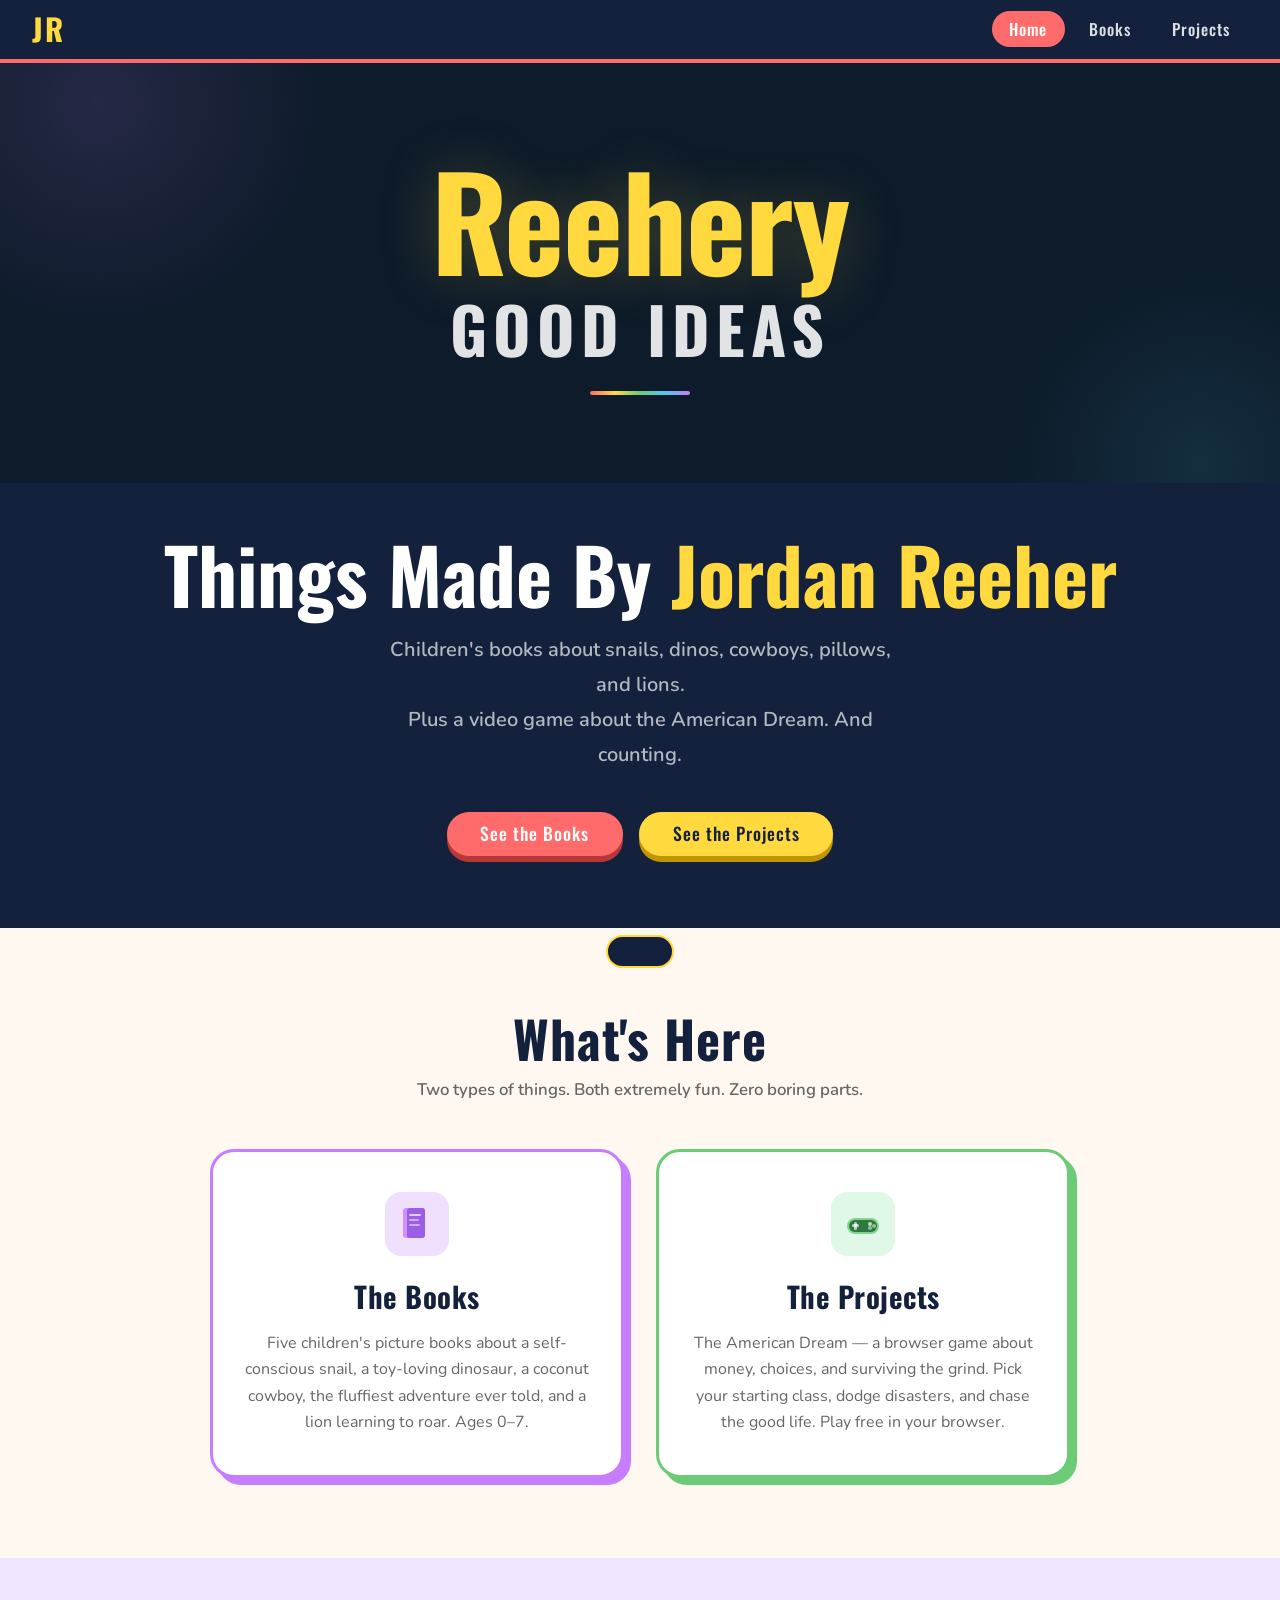
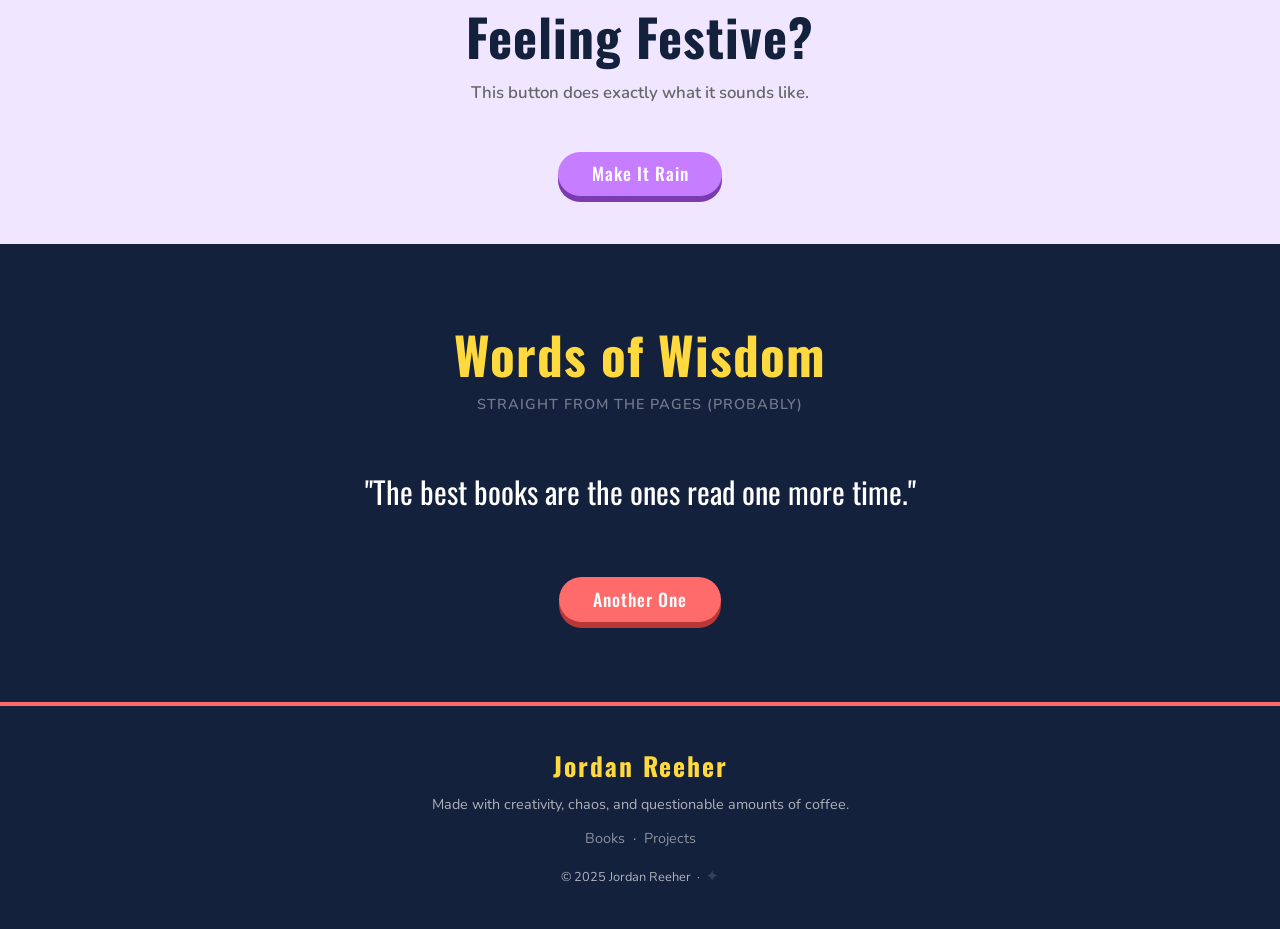
==== index.html @ 35a4da45 "Initial commit — Jordan Reeher personal website Books, Projects, platformer easter eggs, and Screen " ====
<!DOCTYPE html>
<html lang="en">
<head>
  <meta charset="UTF-8">
  <meta name="viewport" content="width=device-width, initial-scale=1.0">
  <title>Jordan Reeher — Books &amp; Projects</title>
  <meta name="description" content="Children's books and games made by Jordan Reeher. Snails, dinos, cowboys, pillows, and the American Dream.">
  <link rel="stylesheet" href="style.css">
  <link rel="icon" href="data:image/svg+xml,<svg xmlns='http://www.w3.org/2000/svg' viewBox='0 0 100 100'><rect width='100' height='100' rx='20' fill='%2314213D'/><text y='.85em' font-size='55' font-family='sans-serif' font-weight='bold' fill='%23FFD93D' x='8'>JR</text></svg>">
</head>
<body>

  <!-- ===== NAVIGATION ===== -->
  <nav>
    <a href="index.html" class="nav-logo" id="nav-logo" title="Try clicking me a bunch">JR</a>
    <div class="hamburger" id="hamburger" aria-label="Menu">
      <span></span><span></span><span></span>
    </div>
    <ul class="nav-links" id="nav-links">
      <li><a href="index.html" class="active">Home</a></li>
      <li><a href="books.html">Books</a></li>
      <li><a href="projects.html">Projects</a></li>
    </ul>
  </nav>

  <!-- ===== SITE HERO ===== -->
  <section class="site-hero">
    <div class="site-hero-inner">
      <h1 class="site-hero-title">
        <span class="hero-line-1">Reehery</span>
        <span class="hero-line-2">Good Ideas</span>
      </h1>
      <div class="site-hero-rule"></div>
    </div>
  </section>

  <!-- ===== HERO TEXT ===== -->
  <section class="hero-text">
    <h1>Things Made By <span class="highlight">Jordan Reeher</span></h1>
    <p>
      Children's books about snails, dinos, cowboys, pillows, and lions.<br>
      Plus a video game about the American Dream. And counting.
    </p>
    <div class="hero-cta">
      <a href="books.html" class="btn btn-coral">See the Books</a>
      <a href="projects.html" class="btn btn-yellow">See the Projects</a>
    </div>
  </section>

  <!-- ===== WHAT'S HERE ===== -->
  <section style="background: var(--cream);">
    <div class="container">
      <h2 class="section-title">What's Here</h2>
      <p class="section-subtitle">Two types of things. Both extremely fun. Zero boring parts.</p>

      <div class="featured-grid">
        <a href="books.html" class="featured-card books fade-up">
          <div class="featured-card-icon">
            <!-- Book icon (CSS/SVG) -->
            <svg width="40" height="40" viewBox="0 0 40 40" fill="none" xmlns="http://www.w3.org/2000/svg">
              <rect x="6" y="4" width="22" height="30" rx="3" fill="#C77DFF" opacity="0.8"/>
              <rect x="10" y="4" width="18" height="30" rx="3" fill="#9B5DE5"/>
              <rect x="12" y="10" width="12" height="2" rx="1" fill="white" opacity="0.7"/>
              <rect x="12" y="15" width="10" height="2" rx="1" fill="white" opacity="0.5"/>
              <rect x="12" y="20" width="11" height="2" rx="1" fill="white" opacity="0.5"/>
            </svg>
          </div>
          <h3>The Books</h3>
          <p>Five children's picture books about a self-conscious snail, a toy-loving dinosaur, a coconut cowboy, the fluffiest adventure ever told, and a lion learning to roar. Ages 0–7.</p>
        </a>
        <a href="projects.html" class="featured-card games fade-up">
          <div class="featured-card-icon">
            <!-- Controller icon (CSS/SVG) -->
            <svg width="40" height="40" viewBox="0 0 40 40" fill="none" xmlns="http://www.w3.org/2000/svg">
              <rect x="4" y="14" width="32" height="16" rx="8" fill="#6BCB77" opacity="0.8"/>
              <rect x="6" y="16" width="28" height="12" rx="6" fill="#2D7A40"/>
              <rect x="11" y="18" width="3" height="8" rx="1.5" fill="white" opacity="0.7"/>
              <rect x="9" y="20" width="7" height="3" rx="1.5" fill="white" opacity="0.7"/>
              <circle cx="27" cy="20" r="2" fill="white" opacity="0.7"/>
              <circle cx="31" cy="22" r="2" fill="white" opacity="0.5"/>
              <circle cx="27" cy="24" r="2" fill="white" opacity="0.5"/>
            </svg>
          </div>
          <h3>The Projects</h3>
          <p>The American Dream — a browser game about money, choices, and surviving the grind. Pick your starting class, dodge disasters, and chase the good life. Play free in your browser.</p>
        </a>
      </div>
    </div>
  </section>

  <!-- ===== MAKE IT RAIN ===== -->
  <section style="background: #f0e6ff; text-align: center; padding: 3rem 2rem;">
    <h2 class="section-title" style="margin-bottom: 0.8rem;">Feeling Festive?</h2>
    <p class="section-subtitle">This button does exactly what it sounds like.</p>
    <button class="btn btn-purple" id="bookRainBtn">Make It Rain</button>
  </section>

  <!-- ===== QUOTE MACHINE ===== -->
  <section class="fun-section">
    <div class="container">
      <h2 class="section-title">Words of Wisdom</h2>
      <p style="text-align:center; color: rgba(255,255,255,0.4); font-weight:600; margin-bottom:2rem; font-size:0.9rem; letter-spacing: 1px;">
        STRAIGHT FROM THE PAGES (PROBABLY)
      </p>
      <div class="quote-display" id="quoteDisplay">...</div>
      <div style="text-align: center;">
        <button class="btn btn-coral" id="quoteBtn">Another One</button>
      </div>
    </div>
  </section>

  <!-- ===== FOOTER ===== -->
  <footer>
    <div class="footer-logo">Jordan Reeher</div>
    <p>Made with creativity, chaos, and questionable amounts of coffee.</p>
    <p style="margin-top: 0.6rem;">
      <a href="books.html">Books</a> &nbsp;&middot;&nbsp;
      <a href="projects.html">Projects</a>
    </p>
    <p style="margin-top: 0.8rem; font-size: 0.8rem;">
      &copy; 2025 Jordan Reeher &nbsp;&middot;&nbsp;
      <span class="secret-link" id="footerSecret" title="">&#10022;</span>
    </p>
  </footer>

  <!-- ===== EASTER EGG OVERLAY ===== -->
  <div id="easter-overlay">
    <div class="easter-modal">
      <h2 id="easter-title">SECRET UNLOCKED!</h2>
      <p id="easter-msg">You found something!</p>
      <button class="close-btn" onclick="closeEaster()">Awesome, thanks!</button>
    </div>
  </div>

  <!-- Toast notification -->
  <div class="toast" id="toast"></div>

  <script src="script.js"></script>
</body>
</html>
---- style.css ----
@import url('https://fonts.googleapis.com/css2?family=Oswald:wght@400;500;700&family=Nunito:wght@400;600;700;800;900&display=swap');

/* ===== RESET & BASE ===== */
*, *::before, *::after {
  box-sizing: border-box;
  margin: 0;
  padding: 0;
}

:root {
  --coral: #FF6B6B;
  --yellow: #FFD93D;
  --green: #6BCB77;
  --blue: #4CC9F0;
  --purple: #C77DFF;
  --navy: #14213D;
  --dark-navy: #0D1B2A;
  --cream: #FFF8F0;
  --pink: #FF85A1;
  --orange: #FF9F43;
}

html { scroll-behavior: smooth; }

body {
  font-family: 'Nunito', sans-serif;
  background-color: var(--cream);
  color: var(--navy);
  overflow-x: hidden;
  cursor: auto;
}

/* ===== NAVIGATION ===== */
nav {
  background: var(--navy);
  padding: 0.9rem 2rem;
  display: flex;
  align-items: center;
  justify-content: space-between;
  position: sticky;
  top: 0;
  z-index: 1000;
  border-bottom: 4px solid var(--coral);
}

.nav-logo {
  font-family: 'Oswald', sans-serif;
  font-weight: 700;
  font-size: 1.9rem;
  color: var(--yellow);
  text-decoration: none;
  display: inline-block;
  transition: transform 0.25s;
  user-select: none;
  line-height: 1;
  letter-spacing: 2px;
}
.nav-logo:hover { transform: scale(1.1) rotate(-4deg); }

.nav-logo.dizzy { animation: spin-dizzy 0.6s ease-in-out; }
@keyframes spin-dizzy {
  0%   { transform: rotate(0deg) scale(1); }
  25%  { transform: rotate(25deg) scale(1.25); }
  50%  { transform: rotate(-20deg) scale(0.8); }
  75%  { transform: rotate(12deg) scale(1.1); }
  100% { transform: rotate(0deg) scale(1); }
}

.nav-links {
  display: flex;
  gap: 0.4rem;
  list-style: none;
  align-items: center;
}

.nav-links a {
  color: rgba(255,255,255,0.85);
  text-decoration: none;
  font-family: 'Oswald', sans-serif;
  font-weight: 500;
  font-size: 1rem;
  letter-spacing: 1px;
  padding: 0.4rem 1.1rem;
  border-radius: 50px;
  transition: all 0.2s;
}
.nav-links a:hover,
.nav-links a.active {
  background: var(--coral);
  color: white;
  transform: translateY(-2px);
}

.hamburger {
  display: none;
  flex-direction: column;
  gap: 5px;
  cursor: pointer;
  padding: 4px;
}
.hamburger span {
  display: block;
  width: 26px;
  height: 3px;
  background: white;
  border-radius: 3px;
  transition: all 0.3s;
}

/* ===== SITE HERO (homepage header) ===== */
.site-hero {
  background: var(--dark-navy);
  width: 100%;
  min-height: min(420px, 52vh);
  display: flex;
  align-items: center;
  justify-content: center;
  text-align: center;
  padding: 4rem 2rem;
  position: relative;
  overflow: hidden;
}

.site-hero::before,
.site-hero::after {
  content: '';
  position: absolute;
  border-radius: 50%;
  pointer-events: none;
}

.site-hero::before {
  width: 520px;
  height: 520px;
  top: -220px;
  left: -160px;
  background: radial-gradient(circle, rgba(199,125,255,0.13) 0%, transparent 65%);
}

.site-hero::after {
  width: 420px;
  height: 420px;
  bottom: -190px;
  right: -130px;
  background: radial-gradient(circle, rgba(76,201,240,0.11) 0%, transparent 65%);
}

.site-hero-inner {
  position: relative;
  z-index: 1;
}

.site-hero-title {
  font-family: 'Oswald', sans-serif;
  font-weight: 700;
  line-height: 1.05;
  margin: 0;
}

.site-hero-title .hero-line-1 {
  display: block;
  font-size: clamp(3.5rem, 11vw, 8rem);
  color: var(--yellow);
  letter-spacing: -1px;
  text-shadow: 0 0 60px rgba(255,217,61,0.22);
}

.site-hero-title .hero-line-2 {
  display: block;
  font-size: clamp(1.8rem, 5.5vw, 4rem);
  color: rgba(255,255,255,0.88);
  letter-spacing: 6px;
  text-transform: uppercase;
  margin-top: 0.15em;
}

.site-hero-rule {
  width: 100px;
  height: 4px;
  background: linear-gradient(90deg, var(--coral), var(--yellow), var(--green), var(--blue), var(--purple));
  border-radius: 4px;
  margin: 1.8rem auto 0;
}

/* ===== HERO TEXT (below platformer) ===== */
.hero-text {
  background: var(--navy);
  text-align: center;
  padding: 3rem 2rem 4.5rem;
  color: white;
}

.hero-text h1 {
  font-family: 'Oswald', sans-serif;
  font-weight: 700;
  font-size: clamp(2.4rem, 6vw, 5rem);
  color: white;
  line-height: 1.1;
  margin-bottom: 1rem;
}

.hero-text h1 .highlight {
  color: var(--yellow);
  display: inline-block;
  animation: glow-pulse 2.5s ease-in-out infinite;
}
@keyframes glow-pulse {
  0%, 100% { text-shadow: 0 0 20px rgba(255,217,61,0.3); }
  50%       { text-shadow: 0 0 50px rgba(255,217,61,0.8), 0 0 90px rgba(255,217,61,0.25); }
}

.hero-text p {
  font-size: clamp(1rem, 2.2vw, 1.25rem);
  color: rgba(255,255,255,0.68);
  max-width: 540px;
  margin: 0 auto 2.5rem;
  line-height: 1.75;
  font-weight: 600;
}

.hero-cta {
  display: flex;
  gap: 1rem;
  flex-wrap: wrap;
  justify-content: center;
}

/* ===== BUTTONS ===== */
.btn {
  display: inline-block;
  padding: 0.85rem 2.1rem;
  border-radius: 50px;
  font-family: 'Oswald', sans-serif;
  font-weight: 500;
  font-size: 1.1rem;
  letter-spacing: 1px;
  text-decoration: none;
  cursor: pointer;
  border: none;
  transition: all 0.15s;
  position: relative;
  top: 0;
  line-height: 1;
}
.btn:hover  { top: -3px; filter: brightness(1.08); }
.btn:active { top: 3px; }

.btn-coral  { background: var(--coral);  color: white;        box-shadow: 0 6px 0 #b83838; }
.btn-yellow { background: var(--yellow); color: var(--navy);  box-shadow: 0 6px 0 #c09500; }
.btn-green  { background: var(--green);  color: white;        box-shadow: 0 6px 0 #2e7a45; }
.btn-blue   { background: var(--blue);   color: var(--navy);  box-shadow: 0 6px 0 #1a7a9a; }
.btn-purple { background: var(--purple); color: white;        box-shadow: 0 6px 0 #7a3ab0; }
.btn-ghost  { background: transparent; color: white; border: 2px solid rgba(255,255,255,0.5); box-shadow: none; }
.btn-ghost:hover { background: rgba(255,255,255,0.1); }

.btn-coral:hover  { box-shadow: 0 9px 0 #b83838; }
.btn-yellow:hover { box-shadow: 0 9px 0 #c09500; }
.btn-green:hover  { box-shadow: 0 9px 0 #2e7a45; }
.btn-blue:hover   { box-shadow: 0 9px 0 #1a7a9a; }
.btn-purple:hover { box-shadow: 0 9px 0 #7a3ab0; }

.btn-coral:active  { box-shadow: 0 2px 0 #b83838; }
.btn-yellow:active { box-shadow: 0 2px 0 #c09500; }
.btn-green:active  { box-shadow: 0 2px 0 #2e7a45; }
.btn-blue:active   { box-shadow: 0 2px 0 #1a7a9a; }

/* ===== LAYOUT HELPERS ===== */
.container {
  max-width: 1200px;
  margin: 0 auto;
}

section { padding: 5rem 2rem; }

.section-title {
  font-family: 'Oswald', sans-serif;
  font-weight: 700;
  font-size: clamp(2rem, 5vw, 3.2rem);
  text-align: center;
  margin-bottom: 0.5rem;
  line-height: 1.2;
  letter-spacing: 1px;
}
.section-subtitle {
  text-align: center;
  font-size: 1.05rem;
  color: #666;
  font-weight: 600;
  margin-bottom: 3rem;
}

/* ===== FEATURED CARDS (Home) ===== */
.featured-grid {
  display: grid;
  grid-template-columns: repeat(auto-fit, minmax(280px, 1fr));
  gap: 2rem;
  max-width: 860px;
  margin: 0 auto;
}

.featured-card {
  background: white;
  border-radius: 24px;
  padding: 2.5rem 2rem;
  text-align: center;
  border: 3px solid var(--navy);
  box-shadow: 7px 7px 0 var(--navy);
  transition: all 0.2s;
  text-decoration: none;
  color: inherit;
  display: block;
}
.featured-card:hover {
  transform: translate(-4px, -4px);
  box-shadow: 11px 11px 0 var(--navy);
}
.featured-card-icon {
  width: 64px;
  height: 64px;
  margin: 0 auto 1.2rem;
  border-radius: 16px;
  display: flex;
  align-items: center;
  justify-content: center;
}
.featured-card h3 {
  font-family: 'Oswald', sans-serif;
  font-weight: 700;
  font-size: 1.8rem;
  margin-bottom: 0.8rem;
  letter-spacing: 0.5px;
}
.featured-card p {
  font-size: 1rem;
  color: #666;
  line-height: 1.65;
}
.featured-card.books {
  border-color: var(--purple);
  box-shadow: 7px 7px 0 var(--purple);
}
.featured-card.books:hover { box-shadow: 11px 11px 0 var(--purple); }
.featured-card.books .featured-card-icon { background: #f0e0ff; }

.featured-card.games {
  border-color: var(--green);
  box-shadow: 7px 7px 0 var(--green);
}
.featured-card.games:hover { box-shadow: 11px 11px 0 var(--green); }
.featured-card.games .featured-card-icon { background: #e0f8e8; }

/* ===== QUOTE SECTION ===== */
.fun-section {
  background: var(--navy);
  color: white;
  text-align: center;
}
.fun-section .section-title { color: var(--yellow); }

.quote-display {
  font-family: 'Oswald', sans-serif;
  font-weight: 400;
  font-size: clamp(1.3rem, 3vw, 1.9rem);
  color: white;
  max-width: 680px;
  margin: 0 auto 2.5rem;
  line-height: 1.5;
  min-height: 3em;
  display: flex;
  align-items: center;
  justify-content: center;
  transition: opacity 0.35s;
}

/* ===== PAGE HEROES ===== */
.page-hero {
  padding: 5rem 2rem 4rem;
  text-align: center;
  color: white;
  position: relative;
  overflow: hidden;
}
.page-hero h1 {
  font-family: 'Oswald', sans-serif;
  font-weight: 700;
  font-size: clamp(2.8rem, 7vw, 5rem);
  color: white;
  position: relative;
  z-index: 1;
  line-height: 1.1;
  letter-spacing: 1px;
}
.page-hero p {
  font-size: 1.15rem;
  color: rgba(255,255,255,0.75);
  margin-top: 0.8rem;
  position: relative;
  z-index: 1;
  font-weight: 600;
}

.books-hero {
  background: linear-gradient(135deg, #2D1B69 0%, #4A1942 100%);
}
.books-hero h1 { text-shadow: 3px 3px 0 rgba(199,125,255,0.6); }

.projects-hero {
  background: linear-gradient(135deg, #0D3B00 0%, #1C5C00 60%, #0D3B00 100%);
}
.projects-hero h1 { text-shadow: 3px 3px 0 rgba(107,203,119,0.6); }

/* ===== BOOKS GRID ===== */
.books-grid {
  display: grid;
  grid-template-columns: repeat(auto-fill, minmax(270px, 1fr));
  gap: 2.5rem;
  max-width: 1200px;
  margin: 0 auto;
  padding: 4rem 2rem;
}

/* ===== BOOK CARD ===== */
.book-card {
  background: white;
  border-radius: 22px;
  overflow: hidden;
  border: 3px solid var(--navy);
  box-shadow: 6px 6px 0 var(--navy);
  transition: transform 0.25s, box-shadow 0.25s, border-color 0.25s;
  display: flex;
  flex-direction: column;
}
.book-card:nth-child(1) { --card-accent: #C77DFF; }
.book-card:nth-child(2) { --card-accent: #6BCB77; }
.book-card:nth-child(3) { --card-accent: #FF9F43; }
.book-card:nth-child(4) { --card-accent: #FF85A1; }

.book-card:hover {
  transform: translate(-4px, -5px) rotate(-0.8deg);
  box-shadow: 10px 11px 0 var(--card-accent);
  border-color: var(--card-accent);
}

.book-cover-wrap {
  position: relative;
  height: 300px;
  overflow: hidden;
  background: #eee;
  flex-shrink: 0;
}
.book-cover-wrap img {
  width: 100%;
  height: 100%;
  object-fit: cover;
  transition: transform 0.4s;
  display: block;
}
.book-card:hover .book-cover-wrap img { transform: scale(1.06); }

.book-placeholder {
  width: 100%;
  height: 100%;
  display: flex;
  align-items: center;
  justify-content: center;
  transition: transform 0.4s;
}
/* Pixel-art style letter covers */
.book-placeholder span {
  font-family: 'Oswald', sans-serif;
  font-weight: 700;
  font-size: 5rem;
  color: rgba(255,255,255,0.6);
  letter-spacing: -2px;
  text-shadow: 3px 3px 0 rgba(0,0,0,0.2);
}
.book-card:hover .book-placeholder { transform: scale(1.05); }

.book-badge {
  position: absolute;
  top: 12px;
  right: 12px;
  background: var(--yellow);
  color: var(--navy);
  font-family: 'Oswald', sans-serif;
  font-weight: 700;
  font-size: 0.7rem;
  padding: 4px 11px;
  border-radius: 20px;
  border: 2px solid var(--navy);
  text-transform: uppercase;
  letter-spacing: 1px;
}

.book-body {
  padding: 1.5rem;
  display: flex;
  flex-direction: column;
  flex: 1;
}
.book-genre {
  font-family: 'Oswald', sans-serif;
  font-size: 0.75rem;
  color: var(--card-accent, var(--purple));
  font-weight: 500;
  text-transform: uppercase;
  letter-spacing: 2px;
  margin-bottom: 0.6rem;
}
.book-title {
  font-family: 'Oswald', sans-serif;
  font-weight: 700;
  font-size: 1.55rem;
  color: var(--navy);
  margin-bottom: 0.8rem;
  line-height: 1.2;
  letter-spacing: 0.5px;
}
.book-desc {
  font-size: 0.93rem;
  color: #555;
  line-height: 1.65;
  flex: 1;
  margin-bottom: 1.5rem;
}
.book-card .btn {
  font-size: 1rem;
  padding: 0.7rem 1.5rem;
  text-align: center;
  display: block;
}

/* ===== HIDDEN SNAIL (CSS-drawn, no emoji) ===== */
.hidden-snail {
  position: fixed;
  bottom: 28px;
  right: -50px;
  width: 38px;
  height: 22px;
  border-radius: 11px;
  background: #9B5DE5;
  cursor: pointer;
  z-index: 500;
  animation: snail-peek 10s ease-in-out infinite;
  transition: transform 0.2s;
  box-shadow: inset -2px -2px 0 rgba(0,0,0,0.25);
}
/* shell */
.hidden-snail::before {
  content: '';
  position: absolute;
  top: -14px;
  right: 4px;
  width: 20px;
  height: 20px;
  background: #7B3FC5;
  border-radius: 50%;
  box-shadow: inset -3px -3px 0 rgba(0,0,0,0.2), inset 3px 3px 0 rgba(255,255,255,0.15);
}
/* eye */
.hidden-snail::after {
  content: '';
  position: absolute;
  top: 7px;
  left: 6px;
  width: 5px;
  height: 5px;
  background: white;
  border-radius: 50%;
}
.hidden-snail:hover { transform: scale(1.3); }
@keyframes snail-peek {
  0%, 65%  { right: -50px; }
  72%, 93% { right: 14px;  }
  100%     { right: -50px; }
}

/* ===== PROJECTS GRID ===== */
.projects-grid {
  display: grid;
  grid-template-columns: repeat(auto-fill, minmax(340px, 1fr));
  gap: 2.5rem;
  max-width: 1000px;
  margin: 0 auto;
  padding: 4rem 2rem;
}

/* ===== GAME / PROJECT CARD ===== */
.game-card {
  background: white;
  border-radius: 22px;
  overflow: hidden;
  border: 3px solid var(--navy);
  box-shadow: 6px 6px 0 var(--navy);
  transition: transform 0.25s, box-shadow 0.25s, border-color 0.25s;
  display: flex;
  flex-direction: column;
}
.game-card:hover {
  transform: translate(-4px, -4px);
  box-shadow: 10px 10px 0 var(--green);
  border-color: var(--green);
}

.game-preview {
  height: 230px;
  display: flex;
  align-items: center;
  justify-content: center;
  position: relative;
  overflow: hidden;
  flex-shrink: 0;
}
.game-preview.american-dream {
  background: linear-gradient(160deg, #87CEEB 0%, #4a90d9 50%, #1a3b6e 100%);
}
.game-preview.screen-tax {
  background: linear-gradient(160deg, #1a1a2e 0%, #0d0d1a 100%);
  position: relative;
  justify-content: center;
  align-items: flex-end;
  padding-bottom: 28px;
}
.screen-tax-bars {
  display: flex;
  align-items: flex-end;
  gap: 10px;
  z-index: 1;
}
.screen-tax-bars span {
  width: 22px;
  border-radius: 4px 4px 0 0;
  background: #FFB800;
  opacity: 0.85;
}
.screen-tax-label {
  position: absolute;
  top: 24px;
  left: 0; right: 0;
  text-align: center;
  font-family: 'Oswald', sans-serif;
  font-weight: 700;
  font-size: 1.5rem;
  color: #FFB800;
  letter-spacing: 2px;
}

/* Animated flag for American Dream preview */
.game-preview .flag-anim {
  position: relative;
  z-index: 1;
  font-size: 4rem;
}
.game-preview .flag-icon {
  width: 72px;
  height: 48px;
  position: relative;
  z-index: 1;
  animation: flag-wave 2s ease-in-out infinite;
  transform-origin: left center;
}
@keyframes flag-wave {
  0%, 100% { transform: skewY(-2deg); }
  50%       { transform: skewY(2deg); }
}
/* CSS flag stripes */
.flag-css {
  width: 72px;
  height: 48px;
  position: relative;
  z-index: 1;
  animation: flag-wave 2s ease-in-out infinite;
  transform-origin: left center;
  border: 2px solid rgba(255,255,255,0.3);
  overflow: hidden;
}
.flag-css::before {
  content: '';
  position: absolute;
  inset: 0;
  background: repeating-linear-gradient(
    to bottom,
    #B22234 0px, #B22234 5px,
    #FFFFFF 5px, #FFFFFF 10px
  );
}
.flag-css::after {
  content: 'USA';
  position: absolute;
  top: 0; left: 0;
  width: 30px; height: 24px;
  background: #3C3B6E;
  color: white;
  font-family: 'Oswald', sans-serif;
  font-size: 6px;
  font-weight: 700;
  display: flex;
  align-items: center;
  justify-content: center;
  letter-spacing: 0.5px;
}

/* City skyline decoration */
.city-skyline {
  position: absolute;
  bottom: 0; left: 0; right: 0;
  height: 70px;
  background:
    linear-gradient(to top, #1a3b6e 30px, transparent 30px) 0px 0 / 30px 100%,
    linear-gradient(to top, #1a3b6e 50px, transparent 50px) 35px 0 / 25px 100%,
    linear-gradient(to top, #0d2540 40px, transparent 40px) 65px 0 / 35px 100%,
    linear-gradient(to top, #1a3b6e 60px, transparent 60px) 105px 0 / 20px 100%,
    linear-gradient(to top, #0d2540 35px, transparent 35px) 130px 0 / 40px 100%,
    linear-gradient(to top, #1a3b6e 55px, transparent 55px) 175px 0 / 28px 100%,
    linear-gradient(to top, #0d2540 45px, transparent 45px) 208px 0 / 35px 100%,
    linear-gradient(to top, #1a3b6e 30px, transparent 30px) 248px 0 / 22px 100%,
    linear-gradient(to top, #0d2540 65px, transparent 65px) 275px 0 / 30px 100%,
    linear-gradient(to top, #1a3b6e 40px, transparent 40px) 310px 0 / 25px 100%;
  background-repeat: repeat-x;
  pointer-events: none;
}

.game-body {
  padding: 1.5rem;
  flex: 1;
  display: flex;
  flex-direction: column;
}
.game-tags {
  display: flex;
  gap: 0.5rem;
  flex-wrap: wrap;
  margin-bottom: 0.9rem;
}
.tag {
  background: var(--navy);
  color: white;
  font-family: 'Oswald', sans-serif;
  font-size: 0.7rem;
  font-weight: 500;
  letter-spacing: 1px;
  padding: 3px 11px;
  border-radius: 20px;
}
.game-title {
  font-family: 'Oswald', sans-serif;
  font-weight: 700;
  font-size: 1.6rem;
  margin-bottom: 0.8rem;
  color: var(--navy);
  letter-spacing: 0.5px;
}
.game-desc {
  font-size: 0.93rem;
  color: #555;
  line-height: 1.65;
  flex: 1;
  margin-bottom: 1.5rem;
}
.game-card .btn {
  display: block;
  text-align: center;
  font-size: 1.05rem;
}

/* Coming soon card */
.coming-soon-card {
  border: 3px dashed #ccc;
  border-radius: 22px;
  padding: 3.5rem 2rem;
  text-align: center;
  background: rgba(255,255,255,0.5);
  color: #bbb;
  display: flex;
  flex-direction: column;
  align-items: center;
  justify-content: center;
  gap: 0.8rem;
}
.coming-soon-card h3 {
  font-family: 'Oswald', sans-serif;
  font-weight: 700;
  font-size: 1.5rem;
  color: #ccc;
}
.coming-soon-card p { font-size: 0.95rem; line-height: 1.6; }

/* ===== EASTER EGG OVERLAY ===== */
#easter-overlay {
  position: fixed;
  inset: 0;
  background: rgba(0,0,0,0.75);
  z-index: 9000;
  display: flex;
  align-items: center;
  justify-content: center;
  padding: 1rem;
  opacity: 0;
  pointer-events: none;
  transition: opacity 0.3s;
}
#easter-overlay.active {
  opacity: 1;
  pointer-events: all;
}

.easter-modal {
  background: var(--navy);
  border: 4px solid var(--yellow);
  border-radius: 28px;
  padding: 3rem 2.5rem;
  text-align: center;
  max-width: 480px;
  width: 100%;
  animation: modal-pop 0.45s cubic-bezier(0.34,1.56,0.64,1) forwards;
}
@keyframes modal-pop {
  0%   { transform: scale(0.3) rotate(-8deg); }
  60%  { transform: scale(1.05) rotate(2deg); }
  100% { transform: scale(1) rotate(0); }
}
.easter-modal h2 {
  font-family: 'Oswald', sans-serif;
  font-weight: 700;
  font-size: 1.9rem;
  color: var(--yellow);
  margin-bottom: 1rem;
  line-height: 1.2;
  letter-spacing: 1px;
}
.easter-modal p {
  color: rgba(255,255,255,0.88);
  font-size: 1rem;
  line-height: 1.7;
  margin-bottom: 1.8rem;
  white-space: pre-line;
}
.easter-modal .close-btn {
  background: var(--coral);
  color: white;
  border: none;
  padding: 0.8rem 2.2rem;
  border-radius: 50px;
  font-family: 'Oswald', sans-serif;
  font-weight: 500;
  font-size: 1.1rem;
  letter-spacing: 1px;
  cursor: pointer;
  transition: transform 0.2s, filter 0.2s;
  box-shadow: 0 5px 0 #b83838;
}
.easter-modal .close-btn:hover { transform: translateY(-2px); filter: brightness(1.1); }

/* ===== CONFETTI ===== */
.confetti-piece {
  position: fixed;
  pointer-events: none;
  z-index: 8999;
  border-radius: 3px;
  animation: confetti-fall linear forwards;
}
@keyframes confetti-fall {
  0%   { opacity: 1; transform: translateY(-80px) rotate(0deg); }
  100% { opacity: 0; transform: translateY(105vh) rotate(720deg); }
}

/* ===== TOAST ===== */
.toast {
  position: fixed;
  bottom: 2rem;
  left: 50%;
  transform: translateX(-50%) translateY(100px);
  background: var(--navy);
  color: white;
  padding: 0.9rem 2rem;
  border-radius: 50px;
  font-family: 'Oswald', sans-serif;
  font-weight: 500;
  letter-spacing: 1px;
  font-size: 1rem;
  z-index: 8000;
  border: 2px solid var(--yellow);
  transition: transform 0.45s cubic-bezier(0.34,1.56,0.64,1);
  white-space: nowrap;
  pointer-events: none;
}
.toast.show { transform: translateX(-50%) translateY(0); }

/* ===== FOOTER ===== */
footer {
  background: var(--navy);
  color: rgba(255,255,255,0.65);
  text-align: center;
  padding: 2.5rem 2rem;
  border-top: 4px solid var(--coral);
}
footer .footer-logo {
  font-family: 'Oswald', sans-serif;
  font-weight: 700;
  font-size: 1.6rem;
  color: var(--yellow);
  margin-bottom: 0.5rem;
  letter-spacing: 2px;
}
footer p { font-size: 0.9rem; line-height: 1.7; }
footer a {
  color: rgba(255,255,255,0.5);
  text-decoration: none;
  transition: color 0.2s;
}
footer a:hover { color: var(--yellow); }

.secret-link {
  font-size: 0.9rem;
  cursor: pointer;
  transition: transform 0.2s, color 0.2s;
  display: inline-block;
  color: rgba(255,255,255,0.15);
  font-family: 'Oswald', sans-serif;
  font-weight: 700;
  letter-spacing: 2px;
}
.secret-link:hover {
  color: var(--yellow);
  transform: scale(1.3) rotate(10deg);
}

/* ===== SCROLL ANIMATIONS ===== */
.fade-up {
  opacity: 0;
  transform: translateY(40px);
  transition: opacity 0.65s ease, transform 0.65s ease;
}
.fade-up.visible {
  opacity: 1;
  transform: translateY(0);
}

/* ===== RAINBOW TEXT ===== */
.rainbow-text {
  background: linear-gradient(90deg, var(--coral), var(--yellow), var(--green), var(--blue), var(--purple), var(--coral));
  -webkit-background-clip: text;
  -webkit-text-fill-color: transparent;
  background-clip: text;
  background-size: 200% auto;
  animation: rainbow-shift 3s linear infinite;
}
@keyframes rainbow-shift {
  0%   { background-position: 0% center; }
  100% { background-position: 200% center; }
}

/* ===== RESPONSIVE ===== */
@media (max-width: 650px) {
  .hamburger { display: flex; }
  .nav-links {
    display: none;
    position: absolute;
    top: 100%;
    right: 0; left: 0;
    background: var(--navy);
    flex-direction: column;
    padding: 1rem 1.5rem;
    border-top: 2px solid var(--coral);
    border-bottom: 2px solid var(--coral);
    gap: 0.3rem;
  }
  .nav-links.open { display: flex; }
  .nav-links a { padding: 0.6rem 1rem; }

  .books-grid,
  .projects-grid { gap: 1.5rem; padding: 2rem 1rem; }
  .featured-grid { gap: 1.2rem; }
  footer p { font-size: 0.8rem; }
}

@media (max-width: 400px) {
  .hero-cta { flex-direction: column; align-items: center; }
  .btn { width: 100%; max-width: 280px; text-align: center; }
}
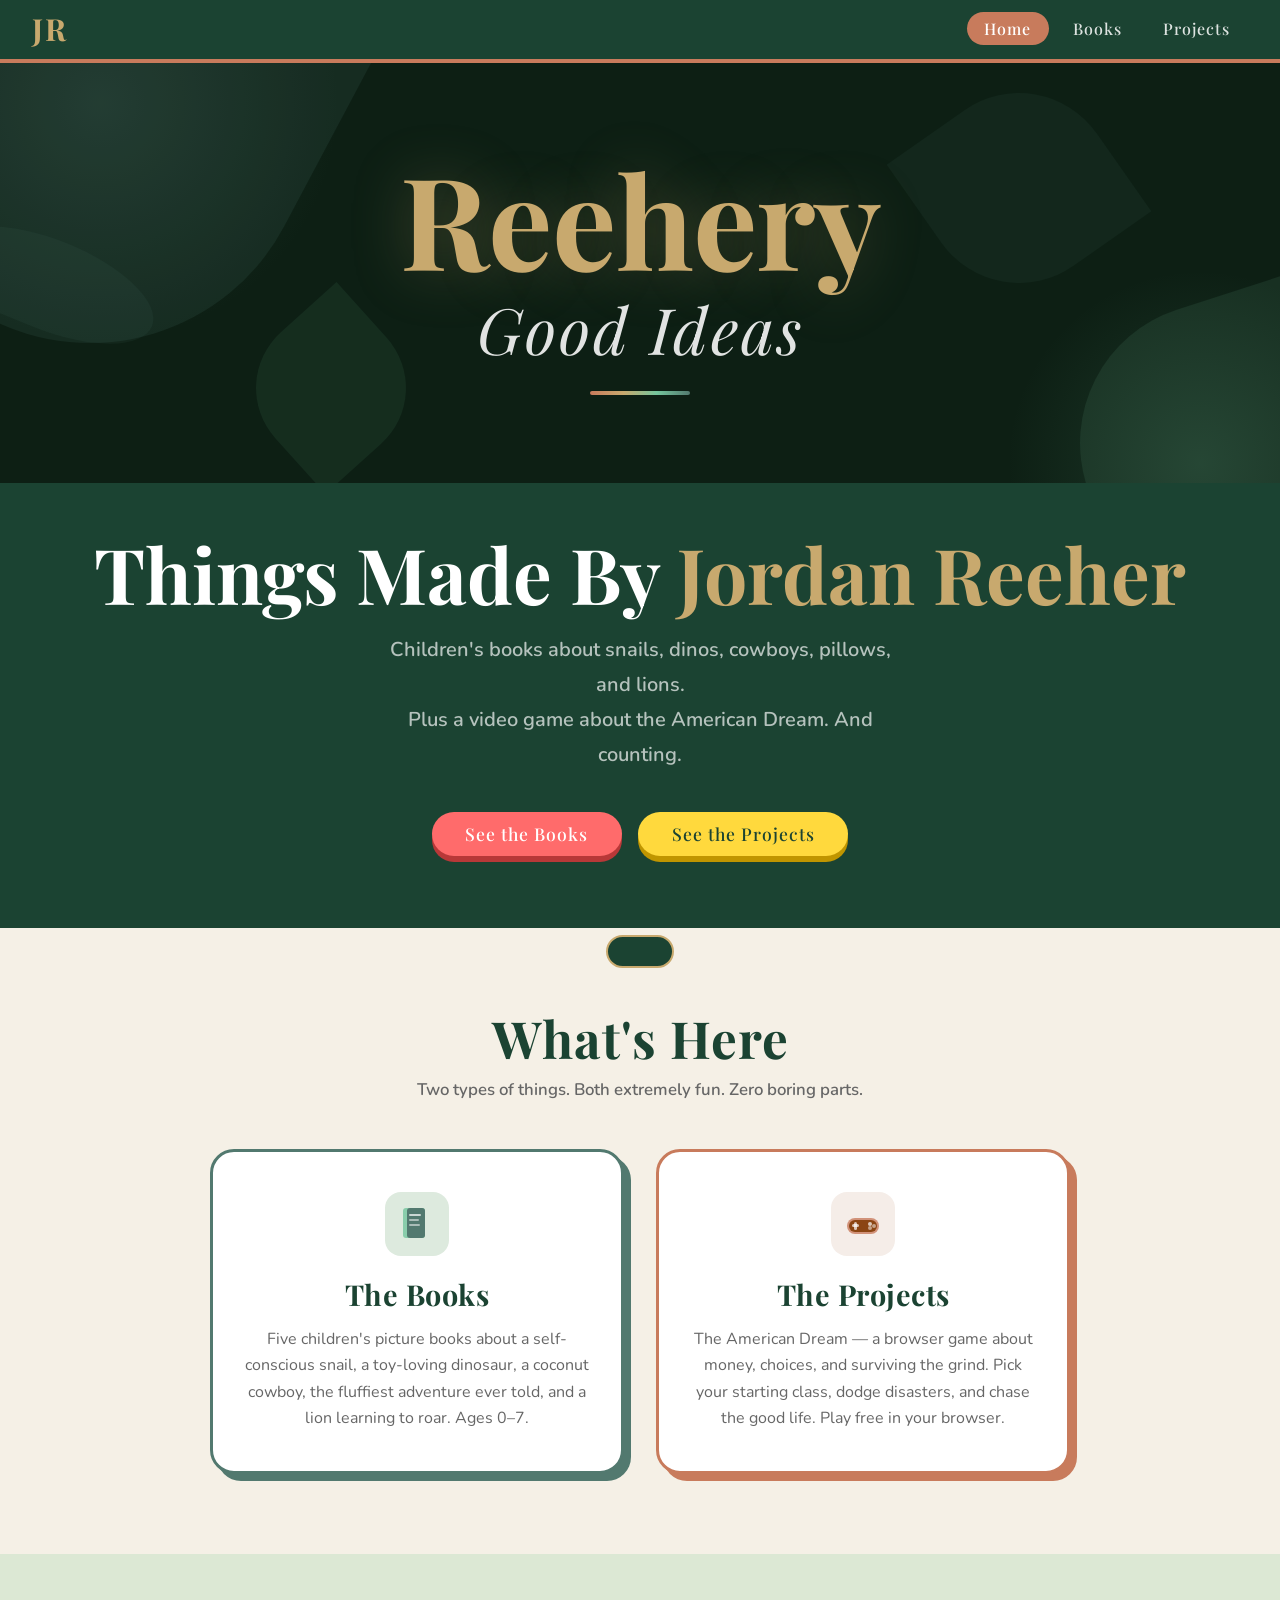
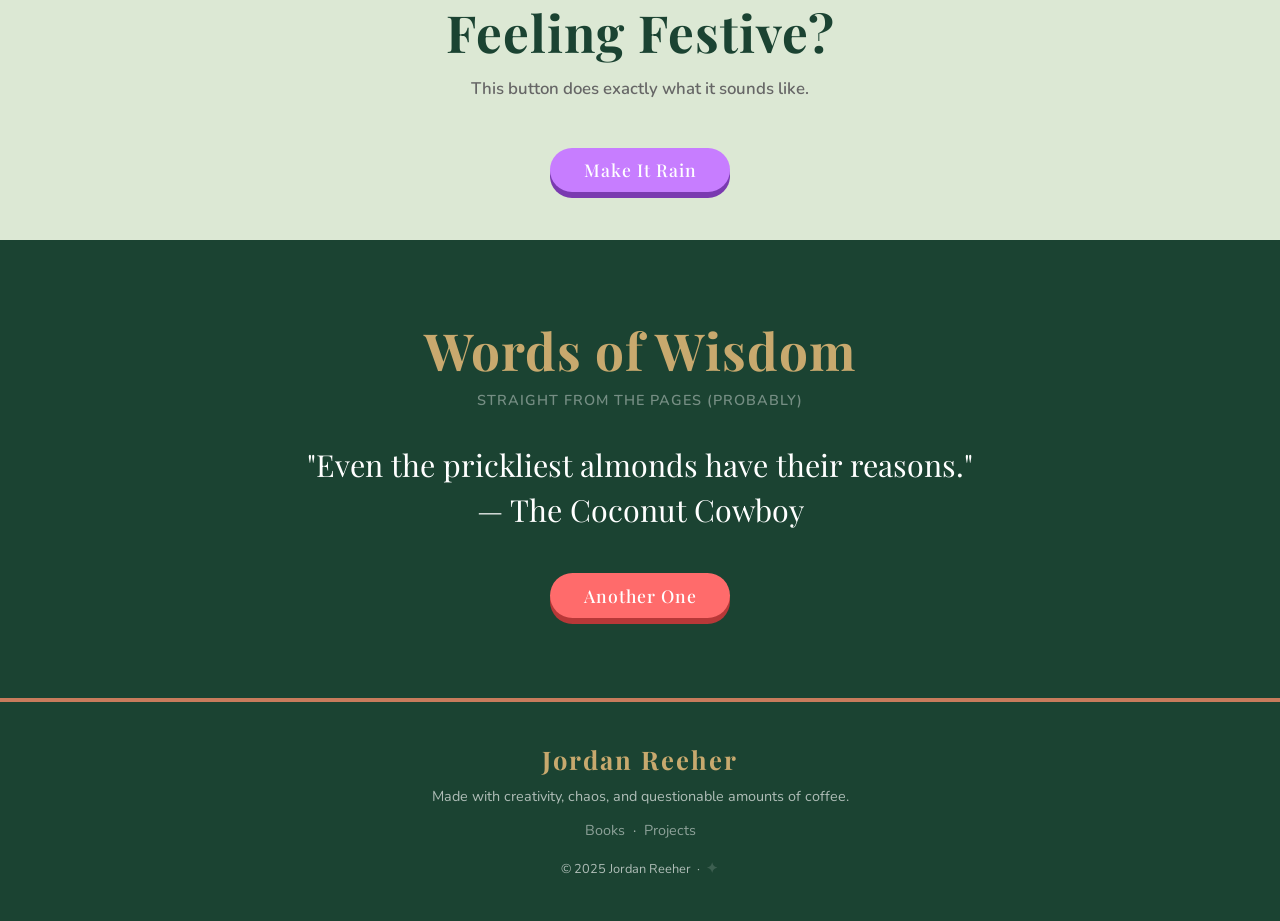
==== commit 8726a670: "Botanical redesign — plant theme, Playfair Display font Replaced navy/cream palette with deep forest" ====
--- a/index.html
+++ b/index.html
@@ -25,6 +25,13 @@
 
   <!-- ===== SITE HERO ===== -->
   <section class="site-hero">
+    <div class="botanical-leaves">
+      <div class="b-leaf b-leaf-1"></div>
+      <div class="b-leaf b-leaf-2"></div>
+      <div class="b-leaf b-leaf-3"></div>
+      <div class="b-leaf b-leaf-4"></div>
+      <div class="b-leaf b-leaf-5"></div>
+    </div>
     <div class="site-hero-inner">
       <h1 class="site-hero-title">
         <span class="hero-line-1">Reehery</span>
@@ -58,8 +65,8 @@
           <div class="featured-card-icon">
             <!-- Book icon (CSS/SVG) -->
             <svg width="40" height="40" viewBox="0 0 40 40" fill="none" xmlns="http://www.w3.org/2000/svg">
-              <rect x="6" y="4" width="22" height="30" rx="3" fill="#C77DFF" opacity="0.8"/>
-              <rect x="10" y="4" width="18" height="30" rx="3" fill="#9B5DE5"/>
+              <rect x="6" y="4" width="22" height="30" rx="3" fill="#74C69D" opacity="0.8"/>
+              <rect x="10" y="4" width="18" height="30" rx="3" fill="#52796F"/>
               <rect x="12" y="10" width="12" height="2" rx="1" fill="white" opacity="0.7"/>
               <rect x="12" y="15" width="10" height="2" rx="1" fill="white" opacity="0.5"/>
               <rect x="12" y="20" width="11" height="2" rx="1" fill="white" opacity="0.5"/>
@@ -72,8 +79,8 @@
           <div class="featured-card-icon">
             <!-- Controller icon (CSS/SVG) -->
             <svg width="40" height="40" viewBox="0 0 40 40" fill="none" xmlns="http://www.w3.org/2000/svg">
-              <rect x="4" y="14" width="32" height="16" rx="8" fill="#6BCB77" opacity="0.8"/>
-              <rect x="6" y="16" width="28" height="12" rx="6" fill="#2D7A40"/>
+              <rect x="4" y="14" width="32" height="16" rx="8" fill="#C87B5C" opacity="0.8"/>
+              <rect x="6" y="16" width="28" height="12" rx="6" fill="#8B4513"/>
               <rect x="11" y="18" width="3" height="8" rx="1.5" fill="white" opacity="0.7"/>
               <rect x="9" y="20" width="7" height="3" rx="1.5" fill="white" opacity="0.7"/>
               <circle cx="27" cy="20" r="2" fill="white" opacity="0.7"/>
@@ -89,7 +96,7 @@
   </section>
 
   <!-- ===== MAKE IT RAIN ===== -->
-  <section style="background: #f0e6ff; text-align: center; padding: 3rem 2rem;">
+  <section style="background: var(--mist); text-align: center; padding: 3rem 2rem;">
     <h2 class="section-title" style="margin-bottom: 0.8rem;">Feeling Festive?</h2>
     <p class="section-subtitle">This button does exactly what it sounds like.</p>
     <button class="btn btn-purple" id="bookRainBtn">Make It Rain</button>
--- a/style.css
+++ b/style.css
@@ -1,4 +1,4 @@
-@import url('https://fonts.googleapis.com/css2?family=Oswald:wght@400;500;700&family=Nunito:wght@400;600;700;800;900&display=swap');
+@import url('https://fonts.googleapis.com/css2?family=Playfair+Display:ital,wght@0,400;0,600;0,700;0,900;1,400;1,600&family=Nunito:wght@400;600;700;800;900&display=swap');
 
 /* ===== RESET & BASE ===== */
 *, *::before, *::after {
@@ -8,16 +8,23 @@
 }
 
 :root {
-  --coral: #FF6B6B;
-  --yellow: #FFD93D;
-  --green: #6BCB77;
-  --blue: #4CC9F0;
-  --purple: #C77DFF;
-  --navy: #14213D;
-  --dark-navy: #0D1B2A;
-  --cream: #FFF8F0;
-  --pink: #FF85A1;
-  --orange: #FF9F43;
+  --coral:      #FF6B6B;
+  --yellow:     #FFD93D;
+  --green:      #6BCB77;
+  --blue:       #4CC9F0;
+  --purple:     #C77DFF;
+  --pink:       #FF85A1;
+  --orange:     #FF9F43;
+
+  /* Botanical palette */
+  --navy:       #1B4332;   /* deep forest (replaces dark navy) */
+  --dark-navy:  #0D1F14;   /* very dark forest */
+  --cream:      #F5F0E6;   /* warm linen */
+  --sage:       #52796F;
+  --leaf:       #74C69D;
+  --terracotta: #C87B5C;
+  --gold:       #C8A96E;
+  --mist:       #DCE8D4;
 }
 
 html { scroll-behavior: smooth; }
@@ -40,14 +47,14 @@
   position: sticky;
   top: 0;
   z-index: 1000;
-  border-bottom: 4px solid var(--coral);
+  border-bottom: 4px solid var(--terracotta);
 }
 
 .nav-logo {
-  font-family: 'Oswald', sans-serif;
+  font-family: 'Playfair Display', serif;
   font-weight: 700;
   font-size: 1.9rem;
-  color: var(--yellow);
+  color: var(--gold);
   text-decoration: none;
   display: inline-block;
   transition: transform 0.25s;
@@ -76,7 +83,7 @@
 .nav-links a {
   color: rgba(255,255,255,0.85);
   text-decoration: none;
-  font-family: 'Oswald', sans-serif;
+  font-family: 'Playfair Display', serif;
   font-weight: 500;
   font-size: 1rem;
   letter-spacing: 1px;
@@ -86,7 +93,7 @@
 }
 .nav-links a:hover,
 .nav-links a.active {
-  background: var(--coral);
+  background: var(--terracotta);
   color: white;
   transform: translateY(-2px);
 }
@@ -134,7 +141,7 @@
   height: 520px;
   top: -220px;
   left: -160px;
-  background: radial-gradient(circle, rgba(199,125,255,0.13) 0%, transparent 65%);
+  background: radial-gradient(circle, rgba(82,121,111,0.22) 0%, transparent 65%);
 }
 
 .site-hero::after {
@@ -142,7 +149,7 @@
   height: 420px;
   bottom: -190px;
   right: -130px;
-  background: radial-gradient(circle, rgba(76,201,240,0.11) 0%, transparent 65%);
+  background: radial-gradient(circle, rgba(116,198,157,0.15) 0%, transparent 65%);
 }
 
 .site-hero-inner {
@@ -151,7 +158,7 @@
 }
 
 .site-hero-title {
-  font-family: 'Oswald', sans-serif;
+  font-family: 'Playfair Display', serif;
   font-weight: 700;
   line-height: 1.05;
   margin: 0;
@@ -160,26 +167,82 @@
 .site-hero-title .hero-line-1 {
   display: block;
   font-size: clamp(3.5rem, 11vw, 8rem);
-  color: var(--yellow);
+  color: var(--gold);
   letter-spacing: -1px;
-  text-shadow: 0 0 60px rgba(255,217,61,0.22);
+  text-shadow: 0 0 60px rgba(200,169,110,0.3);
 }
 
 .site-hero-title .hero-line-2 {
   display: block;
   font-size: clamp(1.8rem, 5.5vw, 4rem);
   color: rgba(255,255,255,0.88);
-  letter-spacing: 6px;
-  text-transform: uppercase;
+  letter-spacing: 3px;
+  font-style: italic;
+  font-weight: 400;
+  text-transform: none;
   margin-top: 0.15em;
 }
 
 .site-hero-rule {
   width: 100px;
   height: 4px;
-  background: linear-gradient(90deg, var(--coral), var(--yellow), var(--green), var(--blue), var(--purple));
+  background: linear-gradient(90deg, var(--terracotta), var(--gold), var(--leaf), var(--sage));
   border-radius: 4px;
   margin: 1.8rem auto 0;
+}
+
+/* ===== BOTANICAL HERO DECORATION ===== */
+.botanical-leaves {
+  position: absolute;
+  inset: 0;
+  pointer-events: none;
+  overflow: hidden;
+  z-index: 0;
+}
+.b-leaf {
+  position: absolute;
+  border-radius: 50% 0 50% 0;
+}
+.b-leaf-1 {
+  width: 440px;
+  height: 440px;
+  top: -160px;
+  left: -130px;
+  background: rgba(82, 121, 111, 0.14);
+  transform: rotate(28deg);
+}
+.b-leaf-2 {
+  width: 280px;
+  height: 280px;
+  bottom: -100px;
+  right: -80px;
+  background: rgba(116, 198, 157, 0.1);
+  transform: rotate(-18deg);
+}
+.b-leaf-3 {
+  width: 190px;
+  height: 190px;
+  top: 30px;
+  right: 13%;
+  background: rgba(82, 121, 111, 0.09);
+  transform: rotate(55deg);
+}
+.b-leaf-4 {
+  width: 150px;
+  height: 150px;
+  bottom: 20px;
+  left: 20%;
+  background: rgba(116, 198, 157, 0.08);
+  transform: rotate(-42deg);
+}
+.b-leaf-5 {
+  width: 220px;
+  height: 90px;
+  top: 42%;
+  left: -60px;
+  background: rgba(82, 121, 111, 0.09);
+  border-radius: 50% 50% 50% 0;
+  transform: rotate(22deg);
 }
 
 /* ===== HERO TEXT (below platformer) ===== */
@@ -191,7 +254,7 @@
 }
 
 .hero-text h1 {
-  font-family: 'Oswald', sans-serif;
+  font-family: 'Playfair Display', serif;
   font-weight: 700;
   font-size: clamp(2.4rem, 6vw, 5rem);
   color: white;
@@ -200,13 +263,13 @@
 }
 
 .hero-text h1 .highlight {
-  color: var(--yellow);
+  color: var(--gold);
   display: inline-block;
   animation: glow-pulse 2.5s ease-in-out infinite;
 }
 @keyframes glow-pulse {
-  0%, 100% { text-shadow: 0 0 20px rgba(255,217,61,0.3); }
-  50%       { text-shadow: 0 0 50px rgba(255,217,61,0.8), 0 0 90px rgba(255,217,61,0.25); }
+  0%, 100% { text-shadow: 0 0 20px rgba(200,169,110,0.35); }
+  50%       { text-shadow: 0 0 50px rgba(200,169,110,0.85), 0 0 90px rgba(200,169,110,0.3); }
 }
 
 .hero-text p {
@@ -230,7 +293,7 @@
   display: inline-block;
   padding: 0.85rem 2.1rem;
   border-radius: 50px;
-  font-family: 'Oswald', sans-serif;
+  font-family: 'Playfair Display', serif;
   font-weight: 500;
   font-size: 1.1rem;
   letter-spacing: 1px;
@@ -273,7 +336,7 @@
 section { padding: 5rem 2rem; }
 
 .section-title {
-  font-family: 'Oswald', sans-serif;
+  font-family: 'Playfair Display', serif;
   font-weight: 700;
   font-size: clamp(2rem, 5vw, 3.2rem);
   text-align: center;
@@ -324,7 +387,7 @@
   justify-content: center;
 }
 .featured-card h3 {
-  font-family: 'Oswald', sans-serif;
+  font-family: 'Playfair Display', serif;
   font-weight: 700;
   font-size: 1.8rem;
   margin-bottom: 0.8rem;
@@ -336,18 +399,18 @@
   line-height: 1.65;
 }
 .featured-card.books {
-  border-color: var(--purple);
-  box-shadow: 7px 7px 0 var(--purple);
-}
-.featured-card.books:hover { box-shadow: 11px 11px 0 var(--purple); }
-.featured-card.books .featured-card-icon { background: #f0e0ff; }
+  border-color: var(--sage);
+  box-shadow: 7px 7px 0 var(--sage);
+}
+.featured-card.books:hover { box-shadow: 11px 11px 0 var(--sage); }
+.featured-card.books .featured-card-icon { background: #ddeade; }
 
 .featured-card.games {
-  border-color: var(--green);
-  box-shadow: 7px 7px 0 var(--green);
-}
-.featured-card.games:hover { box-shadow: 11px 11px 0 var(--green); }
-.featured-card.games .featured-card-icon { background: #e0f8e8; }
+  border-color: var(--terracotta);
+  box-shadow: 7px 7px 0 var(--terracotta);
+}
+.featured-card.games:hover { box-shadow: 11px 11px 0 var(--terracotta); }
+.featured-card.games .featured-card-icon { background: #f5ede8; }
 
 /* ===== QUOTE SECTION ===== */
 .fun-section {
@@ -355,10 +418,10 @@
   color: white;
   text-align: center;
 }
-.fun-section .section-title { color: var(--yellow); }
+.fun-section .section-title { color: var(--gold); }
 
 .quote-display {
-  font-family: 'Oswald', sans-serif;
+  font-family: 'Playfair Display', serif;
   font-weight: 400;
   font-size: clamp(1.3rem, 3vw, 1.9rem);
   color: white;
@@ -381,7 +444,7 @@
   overflow: hidden;
 }
 .page-hero h1 {
-  font-family: 'Oswald', sans-serif;
+  font-family: 'Playfair Display', serif;
   font-weight: 700;
   font-size: clamp(2.8rem, 7vw, 5rem);
   color: white;
@@ -467,7 +530,7 @@
 }
 /* Pixel-art style letter covers */
 .book-placeholder span {
-  font-family: 'Oswald', sans-serif;
+  font-family: 'Playfair Display', serif;
   font-weight: 700;
   font-size: 5rem;
   color: rgba(255,255,255,0.6);
@@ -482,7 +545,7 @@
   right: 12px;
   background: var(--yellow);
   color: var(--navy);
-  font-family: 'Oswald', sans-serif;
+  font-family: 'Playfair Display', serif;
   font-weight: 700;
   font-size: 0.7rem;
   padding: 4px 11px;
@@ -499,7 +562,7 @@
   flex: 1;
 }
 .book-genre {
-  font-family: 'Oswald', sans-serif;
+  font-family: 'Playfair Display', serif;
   font-size: 0.75rem;
   color: var(--card-accent, var(--purple));
   font-weight: 500;
@@ -508,7 +571,7 @@
   margin-bottom: 0.6rem;
 }
 .book-title {
-  font-family: 'Oswald', sans-serif;
+  font-family: 'Playfair Display', serif;
   font-weight: 700;
   font-size: 1.55rem;
   color: var(--navy);
@@ -638,7 +701,7 @@
   top: 24px;
   left: 0; right: 0;
   text-align: center;
-  font-family: 'Oswald', sans-serif;
+  font-family: 'Playfair Display', serif;
   font-weight: 700;
   font-size: 1.5rem;
   color: #FFB800;
@@ -691,7 +754,7 @@
   width: 30px; height: 24px;
   background: #3C3B6E;
   color: white;
-  font-family: 'Oswald', sans-serif;
+  font-family: 'Playfair Display', serif;
   font-size: 6px;
   font-weight: 700;
   display: flex;
@@ -735,7 +798,7 @@
 .tag {
   background: var(--navy);
   color: white;
-  font-family: 'Oswald', sans-serif;
+  font-family: 'Playfair Display', serif;
   font-size: 0.7rem;
   font-weight: 500;
   letter-spacing: 1px;
@@ -743,7 +806,7 @@
   border-radius: 20px;
 }
 .game-title {
-  font-family: 'Oswald', sans-serif;
+  font-family: 'Playfair Display', serif;
   font-weight: 700;
   font-size: 1.6rem;
   margin-bottom: 0.8rem;
@@ -778,7 +841,7 @@
   gap: 0.8rem;
 }
 .coming-soon-card h3 {
-  font-family: 'Oswald', sans-serif;
+  font-family: 'Playfair Display', serif;
   font-weight: 700;
   font-size: 1.5rem;
   color: #ccc;
@@ -820,7 +883,7 @@
   100% { transform: scale(1) rotate(0); }
 }
 .easter-modal h2 {
-  font-family: 'Oswald', sans-serif;
+  font-family: 'Playfair Display', serif;
   font-weight: 700;
   font-size: 1.9rem;
   color: var(--yellow);
@@ -841,7 +904,7 @@
   border: none;
   padding: 0.8rem 2.2rem;
   border-radius: 50px;
-  font-family: 'Oswald', sans-serif;
+  font-family: 'Playfair Display', serif;
   font-weight: 500;
   font-size: 1.1rem;
   letter-spacing: 1px;
@@ -874,12 +937,12 @@
   color: white;
   padding: 0.9rem 2rem;
   border-radius: 50px;
-  font-family: 'Oswald', sans-serif;
+  font-family: 'Playfair Display', serif;
   font-weight: 500;
   letter-spacing: 1px;
   font-size: 1rem;
   z-index: 8000;
-  border: 2px solid var(--yellow);
+  border: 2px solid var(--gold);
   transition: transform 0.45s cubic-bezier(0.34,1.56,0.64,1);
   white-space: nowrap;
   pointer-events: none;
@@ -892,13 +955,13 @@
   color: rgba(255,255,255,0.65);
   text-align: center;
   padding: 2.5rem 2rem;
-  border-top: 4px solid var(--coral);
+  border-top: 4px solid var(--terracotta);
 }
 footer .footer-logo {
-  font-family: 'Oswald', sans-serif;
+  font-family: 'Playfair Display', serif;
   font-weight: 700;
   font-size: 1.6rem;
-  color: var(--yellow);
+  color: var(--gold);
   margin-bottom: 0.5rem;
   letter-spacing: 2px;
 }
@@ -908,7 +971,7 @@
   text-decoration: none;
   transition: color 0.2s;
 }
-footer a:hover { color: var(--yellow); }
+footer a:hover { color: var(--gold); }
 
 .secret-link {
   font-size: 0.9rem;
@@ -916,7 +979,7 @@
   transition: transform 0.2s, color 0.2s;
   display: inline-block;
   color: rgba(255,255,255,0.15);
-  font-family: 'Oswald', sans-serif;
+  font-family: 'Playfair Display', serif;
   font-weight: 700;
   letter-spacing: 2px;
 }
@@ -961,8 +1024,8 @@
     background: var(--navy);
     flex-direction: column;
     padding: 1rem 1.5rem;
-    border-top: 2px solid var(--coral);
-    border-bottom: 2px solid var(--coral);
+    border-top: 2px solid var(--terracotta);
+    border-bottom: 2px solid var(--terracotta);
     gap: 0.3rem;
   }
   .nav-links.open { display: flex; }
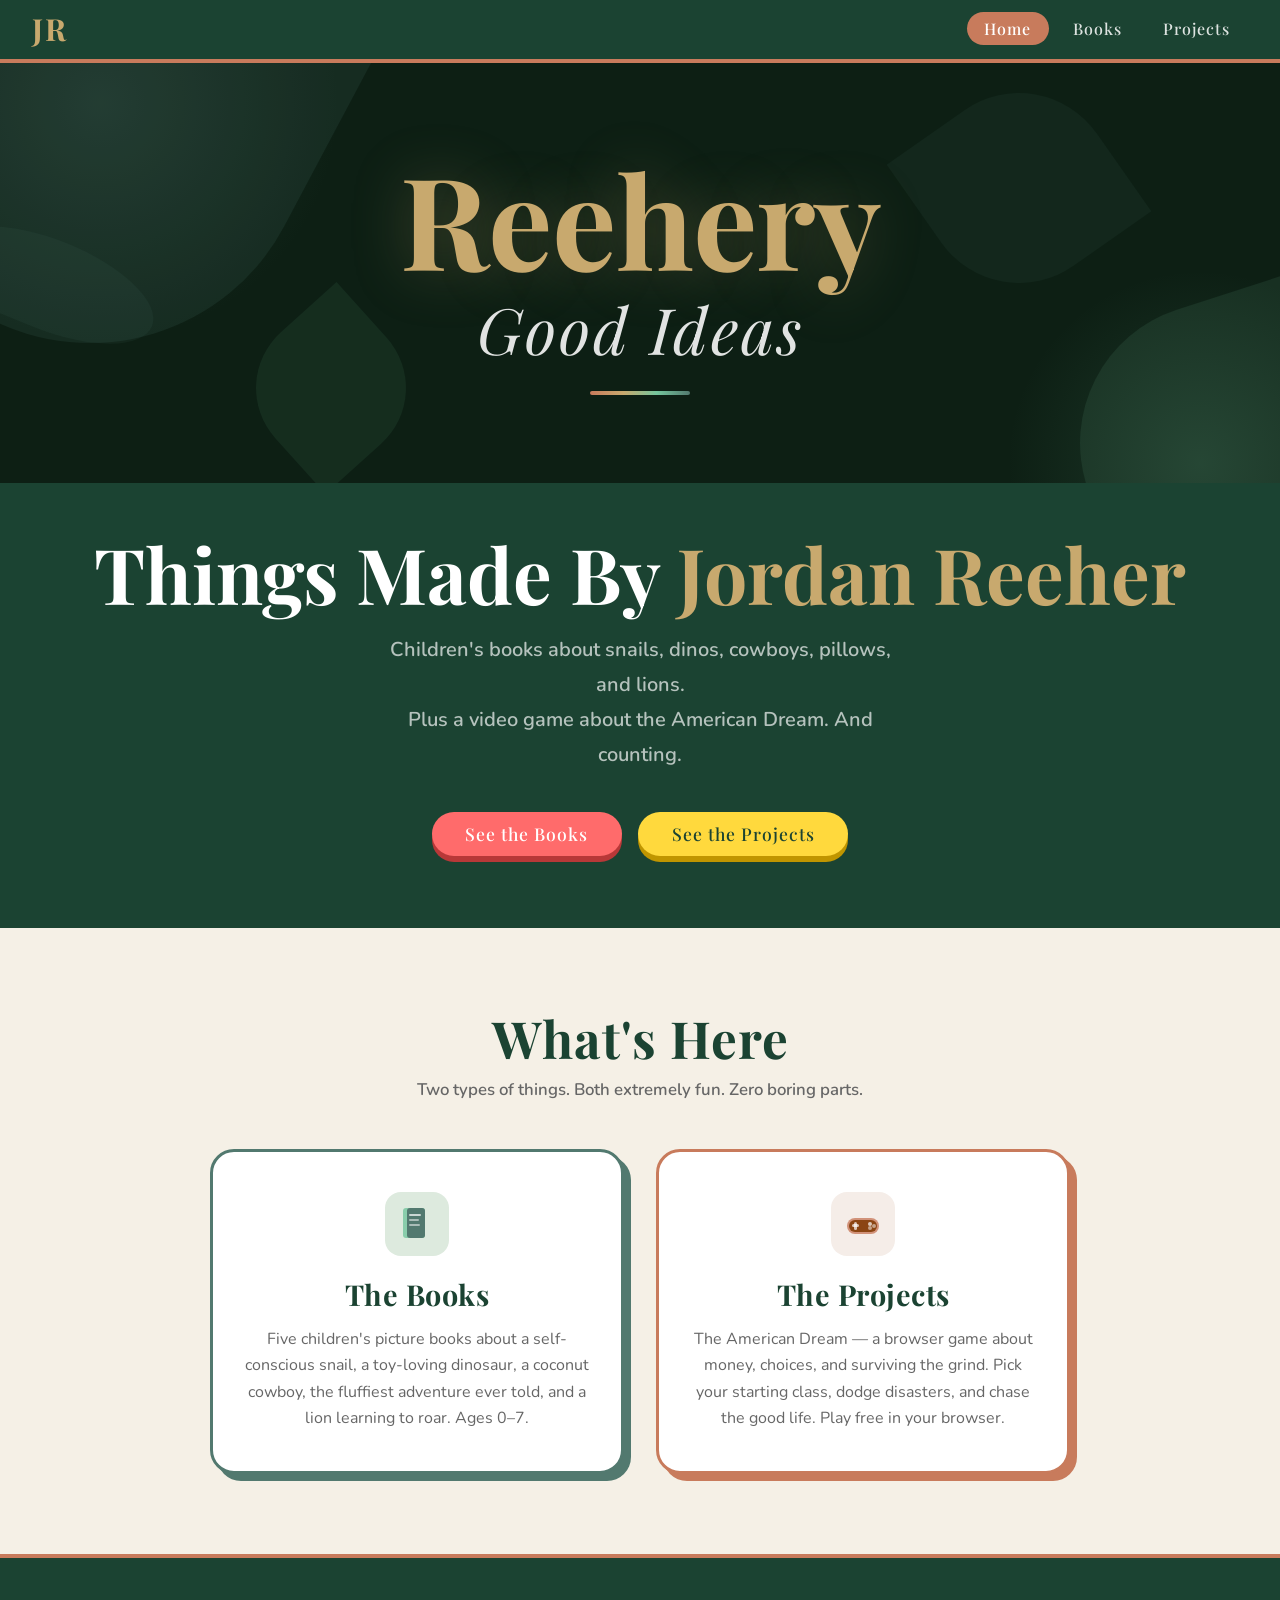
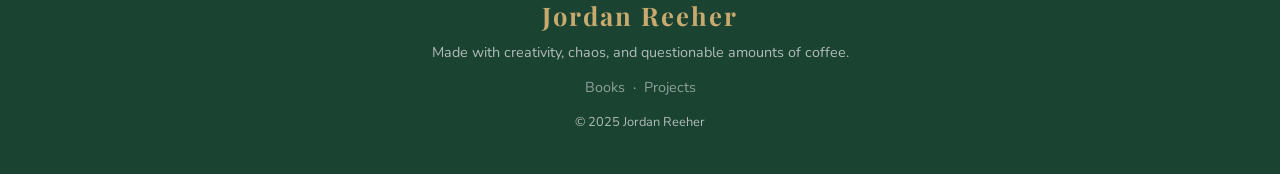
==== commit 384a24b4: "Add Simmer Down project, aloe favicon, remove easter eggs and platformer - Add Simmer Down card to p" ====
--- a/index.html
+++ b/index.html
@@ -6,13 +6,13 @@
   <title>Jordan Reeher — Books &amp; Projects</title>
   <meta name="description" content="Children's books and games made by Jordan Reeher. Snails, dinos, cowboys, pillows, and the American Dream.">
   <link rel="stylesheet" href="style.css">
-  <link rel="icon" href="data:image/svg+xml,<svg xmlns='http://www.w3.org/2000/svg' viewBox='0 0 100 100'><rect width='100' height='100' rx='20' fill='%2314213D'/><text y='.85em' font-size='55' font-family='sans-serif' font-weight='bold' fill='%23FFD93D' x='8'>JR</text></svg>">
+  <link rel="icon" href="data:image/svg+xml,<svg xmlns='http://www.w3.org/2000/svg' viewBox='0 0 100 100'><rect width='100' height='100' rx='20' fill='%23354F3A'/><path d='M50 82 Q25 62 22 37 Q26 34 30 37 Q40 60 50 82Z' fill='%235B8C65'/><path d='M50 82 Q75 62 78 37 Q74 34 70 37 Q60 60 50 82Z' fill='%235B8C65'/><path d='M50 82 Q33 57 35 27 Q39 24 43 28 Q46 57 50 82Z' fill='%2374A67F'/><path d='M50 82 Q67 57 65 27 Q61 24 57 28 Q54 57 50 82Z' fill='%2374A67F'/><path d='M50 82 Q44 52 47 17 Q50 14 53 17 Q56 52 50 82Z' fill='%2390C49B'/></svg>">
 </head>
 <body>
 
   <!-- ===== NAVIGATION ===== -->
   <nav>
-    <a href="index.html" class="nav-logo" id="nav-logo" title="Try clicking me a bunch">JR</a>
+    <a href="index.html" class="nav-logo">JR</a>
     <div class="hamburger" id="hamburger" aria-label="Menu">
       <span></span><span></span><span></span>
     </div>
@@ -95,27 +95,6 @@
     </div>
   </section>
 
-  <!-- ===== MAKE IT RAIN ===== -->
-  <section style="background: var(--mist); text-align: center; padding: 3rem 2rem;">
-    <h2 class="section-title" style="margin-bottom: 0.8rem;">Feeling Festive?</h2>
-    <p class="section-subtitle">This button does exactly what it sounds like.</p>
-    <button class="btn btn-purple" id="bookRainBtn">Make It Rain</button>
-  </section>
-
-  <!-- ===== QUOTE MACHINE ===== -->
-  <section class="fun-section">
-    <div class="container">
-      <h2 class="section-title">Words of Wisdom</h2>
-      <p style="text-align:center; color: rgba(255,255,255,0.4); font-weight:600; margin-bottom:2rem; font-size:0.9rem; letter-spacing: 1px;">
-        STRAIGHT FROM THE PAGES (PROBABLY)
-      </p>
-      <div class="quote-display" id="quoteDisplay">...</div>
-      <div style="text-align: center;">
-        <button class="btn btn-coral" id="quoteBtn">Another One</button>
-      </div>
-    </div>
-  </section>
-
   <!-- ===== FOOTER ===== -->
   <footer>
     <div class="footer-logo">Jordan Reeher</div>
@@ -124,23 +103,8 @@
       <a href="books.html">Books</a> &nbsp;&middot;&nbsp;
       <a href="projects.html">Projects</a>
     </p>
-    <p style="margin-top: 0.8rem; font-size: 0.8rem;">
-      &copy; 2025 Jordan Reeher &nbsp;&middot;&nbsp;
-      <span class="secret-link" id="footerSecret" title="">&#10022;</span>
-    </p>
+    <p style="margin-top: 0.8rem; font-size: 0.8rem;">&copy; 2025 Jordan Reeher</p>
   </footer>
-
-  <!-- ===== EASTER EGG OVERLAY ===== -->
-  <div id="easter-overlay">
-    <div class="easter-modal">
-      <h2 id="easter-title">SECRET UNLOCKED!</h2>
-      <p id="easter-msg">You found something!</p>
-      <button class="close-btn" onclick="closeEaster()">Awesome, thanks!</button>
-    </div>
-  </div>
-
-  <!-- Toast notification -->
-  <div class="toast" id="toast"></div>
 
   <script src="script.js"></script>
 </body>
--- a/style.css
+++ b/style.css
@@ -676,6 +676,15 @@
 }
 .game-preview.american-dream {
   background: linear-gradient(160deg, #87CEEB 0%, #4a90d9 50%, #1a3b6e 100%);
+}
+.game-preview.simmer-down {
+  background: linear-gradient(160deg, #FAFAF7 0%, #EDEBE7 100%);
+}
+.simmer-down-icon {
+  width: 130px;
+  height: 130px;
+  border-radius: 28px;
+  box-shadow: 0 8px 24px rgba(196,101,74,0.25);
 }
 .game-preview.screen-tax {
   background: linear-gradient(160deg, #1a1a2e 0%, #0d0d1a 100%);
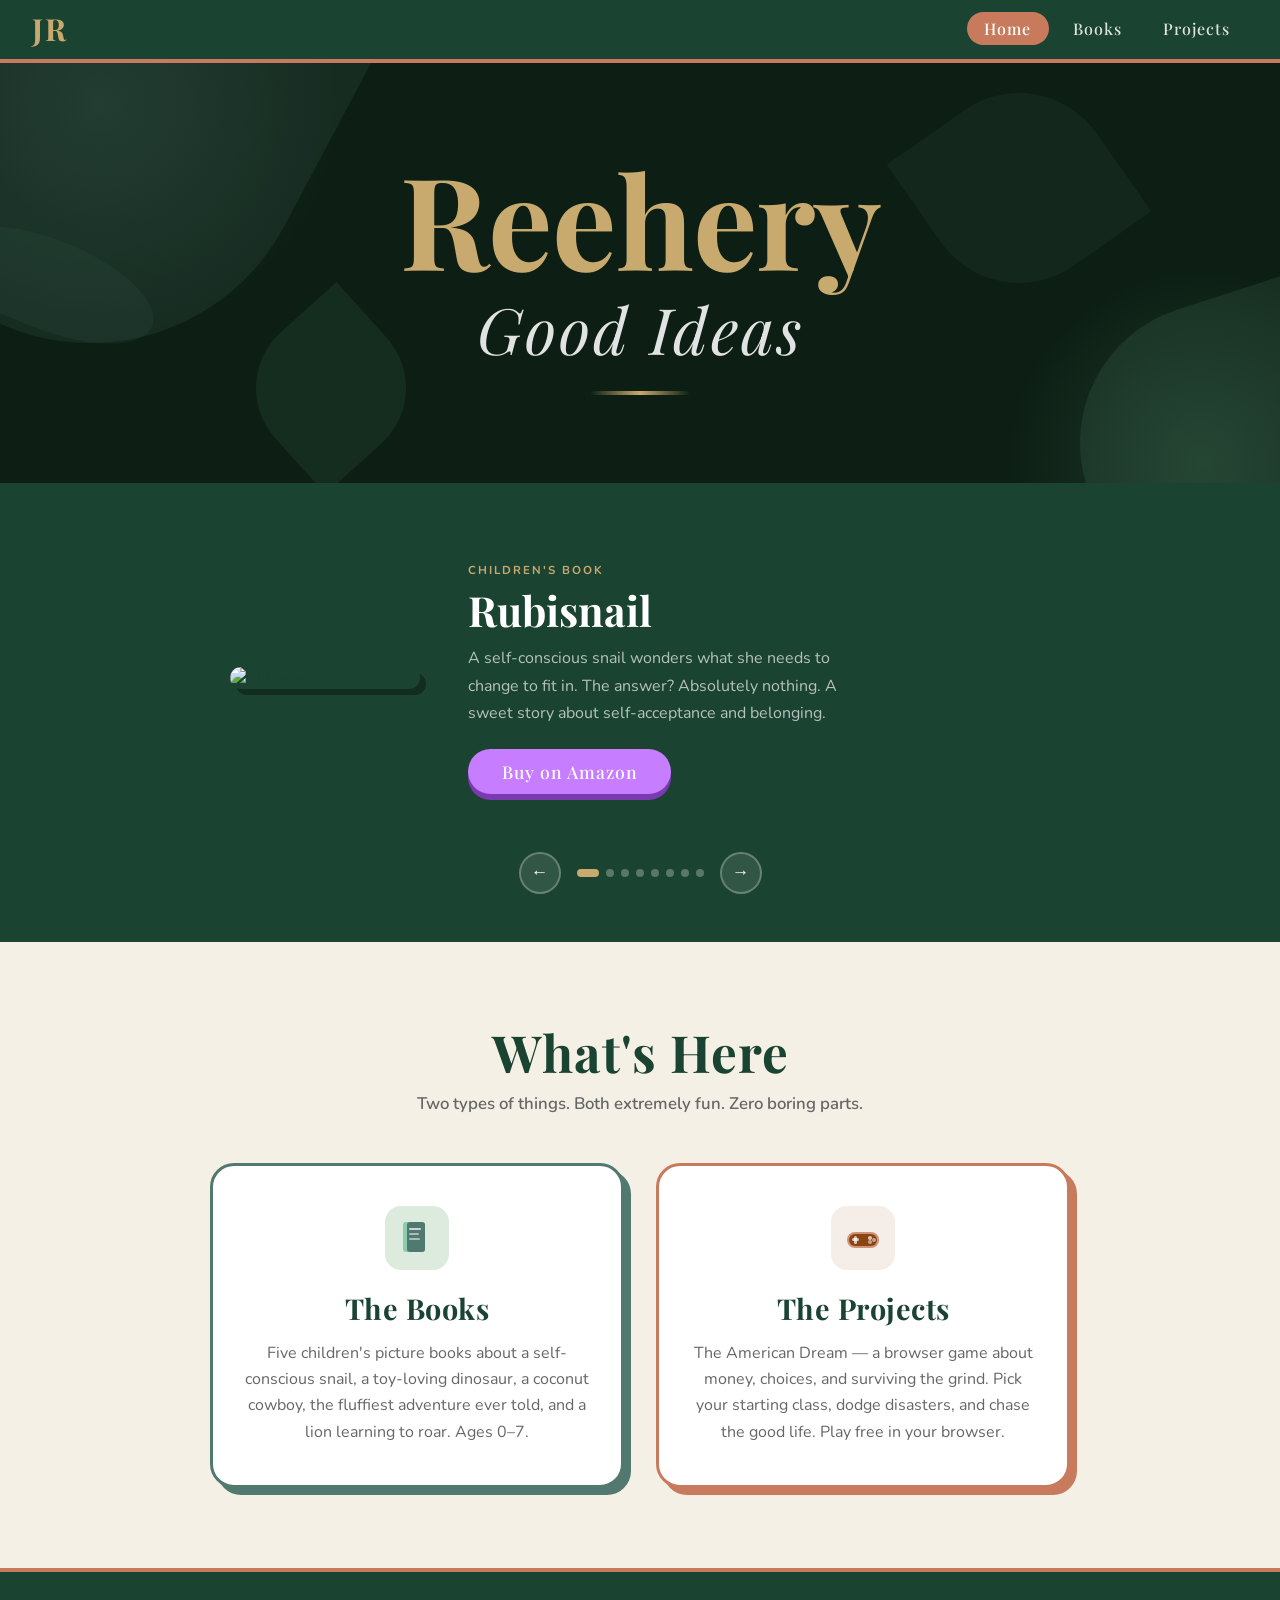
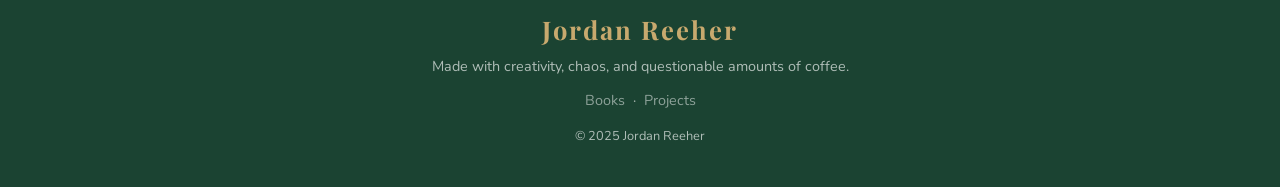
==== commit 61cdf804: "Add featured slider, glow on Reehery, fix rule color - Replace hero text section with 8-slide featur" ====
--- a/index.html
+++ b/index.html
@@ -41,16 +41,135 @@
     </div>
   </section>
 
-  <!-- ===== HERO TEXT ===== -->
-  <section class="hero-text">
-    <h1>Things Made By <span class="highlight">Jordan Reeher</span></h1>
-    <p>
-      Children's books about snails, dinos, cowboys, pillows, and lions.<br>
-      Plus a video game about the American Dream. And counting.
-    </p>
-    <div class="hero-cta">
-      <a href="books.html" class="btn btn-coral">See the Books</a>
-      <a href="projects.html" class="btn btn-yellow">See the Projects</a>
+  <!-- ===== FEATURED SLIDER ===== -->
+  <section class="featured-slider">
+    <div class="slider-viewport">
+      <div class="slider-track" id="sliderTrack">
+
+        <!-- Rubisnail -->
+        <div class="slider-slide">
+          <div class="slide-visual">
+            <img src="https://m.media-amazon.com/images/P/B0CSY7XQ33.01.LZZZZZZZ.jpg" alt="Rubisnail">
+          </div>
+          <div class="slide-content">
+            <div class="slide-tag">Children's Book</div>
+            <h2 class="slide-title">Rubisnail</h2>
+            <p class="slide-desc">A self-conscious snail wonders what she needs to change to fit in. The answer? Absolutely nothing. A sweet story about self-acceptance and belonging.</p>
+            <a href="https://www.amazon.com/Rubisnail-Jordan-Reeher/dp/B0CSY7XQ33" class="btn btn-purple" target="_blank" rel="noopener noreferrer">Buy on Amazon</a>
+          </div>
+        </div>
+
+        <!-- Deano the Dino -->
+        <div class="slider-slide">
+          <div class="slide-visual">
+            <img src="https://m.media-amazon.com/images/P/B0CXPT2NDZ.01.LZZZZZZZ.jpg" alt="Deano the Dino">
+          </div>
+          <div class="slide-content">
+            <div class="slide-tag">Children's Book</div>
+            <h2 class="slide-title">Deano the Dino</h2>
+            <p class="slide-desc">There's a shiny new toy and Deano is determined to find every way to play with it. A roaringly fun adventure about curiosity, imagination, and the joy of discovery.</p>
+            <a href="https://www.amazon.com/Deano-Dino-Jordan-Reeher/dp/B0CXPT2NDZ" class="btn btn-green" target="_blank" rel="noopener noreferrer">Buy on Amazon</a>
+          </div>
+        </div>
+
+        <!-- The Coconut Cowboy -->
+        <div class="slider-slide">
+          <div class="slide-visual">
+            <img src="https://m.media-amazon.com/images/P/B0DJ4LZHZL.01.LZZZZZZZ.jpg" alt="The Coconut Cowboy">
+          </div>
+          <div class="slide-content">
+            <div class="slide-tag">Children's Book</div>
+            <h2 class="slide-title">The Coconut Cowboy</h2>
+            <p class="slide-desc">There's a new sheriff in the West — and he's a coconut. A wild west adventure with a surprisingly soft heart.</p>
+            <a href="https://www.amazon.com/Coconut-Cowboy-Jordan-Reeher/dp/B0DJ4LZHZL" class="btn btn-yellow" target="_blank" rel="noopener noreferrer">Buy on Amazon</a>
+          </div>
+        </div>
+
+        <!-- The Fluff of a Thousand Pillows -->
+        <div class="slider-slide">
+          <div class="slide-visual">
+            <img src="https://m.media-amazon.com/images/P/B0F1DJP9XT.01.LZZZZZZZ.jpg" alt="The Fluff of a Thousand Pillows">
+          </div>
+          <div class="slide-content">
+            <div class="slide-tag">Children's Book</div>
+            <h2 class="slide-title">The Fluff of a Thousand Pillows</h2>
+            <p class="slide-desc">A story of the extravagant, all-encompassing love a parent feels for their children — told in the most gloriously fluffy way possible.</p>
+            <a href="https://www.amazon.com/Fluff-Thousand-Pillows-Jordan-Reeher/dp/B0F1DJP9XT" class="btn btn-coral" target="_blank" rel="noopener noreferrer">Buy on Amazon</a>
+          </div>
+        </div>
+
+        <!-- Theo ROAR -->
+        <div class="slider-slide">
+          <div class="slide-visual">
+            <img src="https://m.media-amazon.com/images/P/B0FY618DHN.01.LZZZZZZZ.jpg" alt="Theo ROAR">
+          </div>
+          <div class="slide-content">
+            <div class="slide-tag">Children's Book</div>
+            <h2 class="slide-title">Theo ROAR</h2>
+            <p class="slide-desc">Theo was born the pride of his pride — but always felt a little smaller than the rest. A story about finding your own kind of strong.</p>
+            <a href="https://www.amazon.com/Theo-ROAR-Jordan-Reeher/dp/B0FY618DHN" class="btn btn-blue" target="_blank" rel="noopener noreferrer">Buy on Amazon</a>
+          </div>
+        </div>
+
+        <!-- The American Dream -->
+        <div class="slider-slide">
+          <div class="slide-visual">
+            <div class="slide-visual-css" style="background: linear-gradient(160deg, #87CEEB 0%, #4a90d9 50%, #1a3b6e 100%);">
+              <div class="city-skyline"></div>
+              <div class="flag-css"></div>
+            </div>
+          </div>
+          <div class="slide-content">
+            <div class="slide-tag">Browser Game</div>
+            <h2 class="slide-title">The American Dream</h2>
+            <p class="slide-desc">Pick your starting class, dodge disasters, and try to survive 12 months of rent, groceries, and bad luck. Can you afford the yacht? One bad month can send you back to zero.</p>
+            <a href="https://jreeher.github.io/american-dream/" class="btn btn-blue" target="_blank" rel="noopener noreferrer">Play Now</a>
+          </div>
+        </div>
+
+        <!-- Screen Tax -->
+        <div class="slider-slide">
+          <div class="slide-visual">
+            <div class="slide-visual-css" style="background: linear-gradient(160deg, #1a1a2e 0%, #0d0d1a 100%); flex-direction: column; gap: 0.5rem;">
+              <div style="font-family:'Playfair Display',serif; font-weight:700; font-size:1.3rem; color:#FFB800; letter-spacing:2px;">$6.40</div>
+              <div style="display:flex; align-items:flex-end; gap:8px;">
+                <span style="width:16px;height:30px;background:#FFB800;border-radius:3px 3px 0 0;opacity:0.85;display:block;"></span>
+                <span style="width:16px;height:50px;background:#FFB800;border-radius:3px 3px 0 0;opacity:0.85;display:block;"></span>
+                <span style="width:16px;height:22px;background:#FFB800;border-radius:3px 3px 0 0;opacity:0.85;display:block;"></span>
+                <span style="width:16px;height:70px;background:#FFB800;border-radius:3px 3px 0 0;opacity:0.85;display:block;"></span>
+                <span style="width:16px;height:42px;background:#FFB800;border-radius:3px 3px 0 0;opacity:0.85;display:block;"></span>
+              </div>
+            </div>
+          </div>
+          <div class="slide-content">
+            <div class="slide-tag">Browser Extension</div>
+            <h2 class="slide-title">Screen Tax</h2>
+            <p class="slide-desc">What if your browser charged you real money every time you spent too long on distracting sites? Screen Tax does exactly that. Your attention is worth something — start acting like it.</p>
+            <a href="https://timesuck-backend-production.up.railway.app/app/dashboard.html" class="btn btn-yellow" target="_blank" rel="noopener noreferrer">Check It Out</a>
+          </div>
+        </div>
+
+        <!-- Simmer Down -->
+        <div class="slider-slide">
+          <div class="slide-visual">
+            <div class="slide-visual-css" style="background: linear-gradient(160deg, #FAFAF7 0%, #EDEBE7 100%);">
+              <img src="simmerdown-icon.png" alt="Simmer Down" style="width:120px;height:120px;border-radius:22px;box-shadow:0 6px 18px rgba(196,101,74,0.2);">
+            </div>
+          </div>
+          <div class="slide-content">
+            <div class="slide-tag">Mobile App</div>
+            <h2 class="slide-title">Simmer Down</h2>
+            <p class="slide-desc">A calm, beautifully simple recipe app for real home cooks. Save recipes from anywhere and follow along with a distraction-free cook mode. No subscriptions, no bloat.</p>
+            <a href="https://simmer-down-xi.vercel.app/" class="btn" style="background:#C4654A;color:#fff;" target="_blank" rel="noopener noreferrer">Check It Out</a>
+          </div>
+        </div>
+
+      </div>
+    </div>
+    <div class="slider-controls">
+      <button class="slider-btn" id="sliderPrev">&#8592;</button>
+      <div class="slider-dots" id="sliderDots"></div>
+      <button class="slider-btn" id="sliderNext">&#8594;</button>
     </div>
   </section>
 
--- a/style.css
+++ b/style.css
@@ -169,7 +169,7 @@
   font-size: clamp(3.5rem, 11vw, 8rem);
   color: var(--gold);
   letter-spacing: -1px;
-  text-shadow: 0 0 60px rgba(200,169,110,0.3);
+  animation: glow-pulse 2.5s ease-in-out infinite;
 }
 
 .site-hero-title .hero-line-2 {
@@ -186,7 +186,7 @@
 .site-hero-rule {
   width: 100px;
   height: 4px;
-  background: linear-gradient(90deg, var(--terracotta), var(--gold), var(--leaf), var(--sage));
+  background: linear-gradient(90deg, transparent, var(--gold), transparent);
   border-radius: 4px;
   margin: 1.8rem auto 0;
 }
@@ -245,47 +245,144 @@
   transform: rotate(22deg);
 }
 
-/* ===== HERO TEXT (below platformer) ===== */
-.hero-text {
-  background: var(--navy);
-  text-align: center;
-  padding: 3rem 2rem 4.5rem;
-  color: white;
-}
-
-.hero-text h1 {
-  font-family: 'Playfair Display', serif;
-  font-weight: 700;
-  font-size: clamp(2.4rem, 6vw, 5rem);
-  color: white;
-  line-height: 1.1;
-  margin-bottom: 1rem;
-}
-
-.hero-text h1 .highlight {
-  color: var(--gold);
-  display: inline-block;
-  animation: glow-pulse 2.5s ease-in-out infinite;
-}
 @keyframes glow-pulse {
   0%, 100% { text-shadow: 0 0 20px rgba(200,169,110,0.35); }
   50%       { text-shadow: 0 0 50px rgba(200,169,110,0.85), 0 0 90px rgba(200,169,110,0.3); }
 }
 
-.hero-text p {
-  font-size: clamp(1rem, 2.2vw, 1.25rem);
+/* ===== FEATURED SLIDER ===== */
+.featured-slider {
+  background: var(--navy);
+  padding: 3.5rem 2rem 3rem;
+  position: relative;
+}
+
+.slider-viewport {
+  overflow: hidden;
+  max-width: 820px;
+  margin: 0 auto;
+}
+
+.slider-track {
+  display: flex;
+  transition: transform 0.45s cubic-bezier(0.4, 0, 0.2, 1);
+}
+
+.slider-slide {
+  min-width: 100%;
+  display: flex;
+  align-items: center;
+  gap: 3rem;
+}
+
+.slide-visual {
+  flex-shrink: 0;
+  width: 190px;
+}
+.slide-visual img {
+  width: 100%;
+  border-radius: 12px;
+  box-shadow: 6px 6px 0 rgba(0,0,0,0.35);
+  display: block;
+}
+.slide-visual-css {
+  width: 190px;
+  height: 250px;
+  border-radius: 12px;
+  box-shadow: 6px 6px 0 rgba(0,0,0,0.35);
+  display: flex;
+  align-items: center;
+  justify-content: center;
+  overflow: hidden;
+  position: relative;
+}
+
+.slide-content {
+  flex: 1;
+  color: white;
+}
+.slide-tag {
+  font-size: 0.72rem;
+  font-weight: 700;
+  letter-spacing: 2px;
+  text-transform: uppercase;
+  color: var(--gold);
+  margin-bottom: 0.55rem;
+}
+.slide-title {
+  font-family: 'Playfair Display', serif;
+  font-size: clamp(1.7rem, 4vw, 2.6rem);
+  font-weight: 700;
+  color: white;
+  line-height: 1.1;
+  margin-bottom: 0.8rem;
+}
+.slide-desc {
+  font-size: clamp(0.88rem, 1.6vw, 1rem);
   color: rgba(255,255,255,0.68);
-  max-width: 540px;
-  margin: 0 auto 2.5rem;
-  line-height: 1.75;
-  font-weight: 600;
-}
-
-.hero-cta {
-  display: flex;
+  line-height: 1.7;
+  margin-bottom: 1.4rem;
+  max-width: 400px;
+}
+
+.slider-controls {
+  display: flex;
+  align-items: center;
+  justify-content: center;
   gap: 1rem;
-  flex-wrap: wrap;
+  margin-top: 2.2rem;
+}
+.slider-btn {
+  background: rgba(255,255,255,0.1);
+  border: 2px solid rgba(255,255,255,0.25);
+  color: white;
+  width: 42px;
+  height: 42px;
+  border-radius: 50%;
+  cursor: pointer;
+  font-size: 1.1rem;
+  display: flex;
+  align-items: center;
   justify-content: center;
+  transition: all 0.2s;
+  flex-shrink: 0;
+  line-height: 1;
+}
+.slider-btn:hover {
+  background: var(--terracotta);
+  border-color: var(--terracotta);
+}
+.slider-dots {
+  display: flex;
+  gap: 7px;
+  align-items: center;
+}
+.slider-dot {
+  width: 8px;
+  height: 8px;
+  border-radius: 50%;
+  background: rgba(255,255,255,0.28);
+  cursor: pointer;
+  transition: all 0.25s;
+  border: none;
+  padding: 0;
+}
+.slider-dot.active {
+  background: var(--gold);
+  width: 22px;
+  border-radius: 4px;
+}
+
+@media (max-width: 600px) {
+  .slider-slide {
+    flex-direction: column;
+    align-items: center;
+    text-align: center;
+    gap: 1.5rem;
+  }
+  .slide-visual, .slide-visual-css { width: 140px; }
+  .slide-visual-css { height: 185px; }
+  .slide-desc { max-width: 100%; margin-left: auto; margin-right: auto; }
 }
 
 /* ===== BUTTONS ===== */
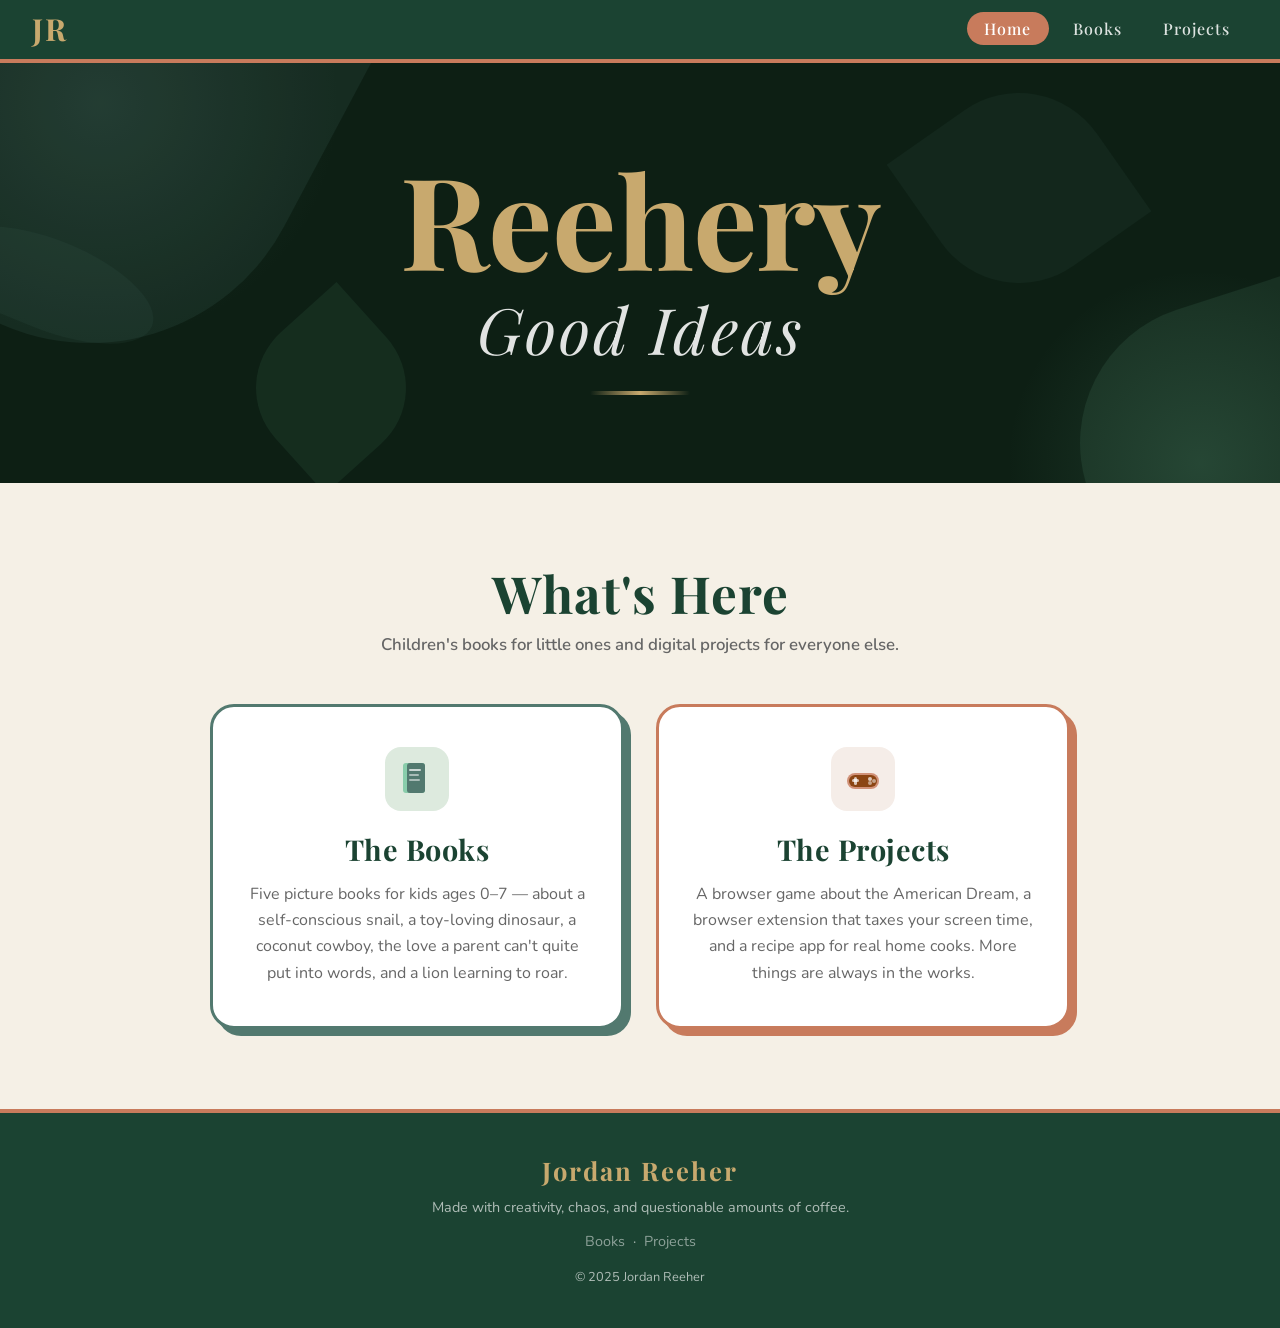
==== commit d7c7e4a4: "Remove slider, update What's Here copy, sync footers - Remove featured slider, go straight from hero" ====
--- a/index.html
+++ b/index.html
@@ -41,148 +41,15 @@
     </div>
   </section>
 
-  <!-- ===== FEATURED SLIDER ===== -->
-  <section class="featured-slider">
-    <div class="slider-viewport">
-      <div class="slider-track" id="sliderTrack">
-
-        <!-- Rubisnail -->
-        <div class="slider-slide">
-          <div class="slide-visual">
-            <img src="https://m.media-amazon.com/images/P/B0CSY7XQ33.01.LZZZZZZZ.jpg" alt="Rubisnail">
-          </div>
-          <div class="slide-content">
-            <div class="slide-tag">Children's Book</div>
-            <h2 class="slide-title">Rubisnail</h2>
-            <p class="slide-desc">A self-conscious snail wonders what she needs to change to fit in. The answer? Absolutely nothing. A sweet story about self-acceptance and belonging.</p>
-            <a href="https://www.amazon.com/Rubisnail-Jordan-Reeher/dp/B0CSY7XQ33" class="btn btn-purple" target="_blank" rel="noopener noreferrer">Buy on Amazon</a>
-          </div>
-        </div>
-
-        <!-- Deano the Dino -->
-        <div class="slider-slide">
-          <div class="slide-visual">
-            <img src="https://m.media-amazon.com/images/P/B0CXPT2NDZ.01.LZZZZZZZ.jpg" alt="Deano the Dino">
-          </div>
-          <div class="slide-content">
-            <div class="slide-tag">Children's Book</div>
-            <h2 class="slide-title">Deano the Dino</h2>
-            <p class="slide-desc">There's a shiny new toy and Deano is determined to find every way to play with it. A roaringly fun adventure about curiosity, imagination, and the joy of discovery.</p>
-            <a href="https://www.amazon.com/Deano-Dino-Jordan-Reeher/dp/B0CXPT2NDZ" class="btn btn-green" target="_blank" rel="noopener noreferrer">Buy on Amazon</a>
-          </div>
-        </div>
-
-        <!-- The Coconut Cowboy -->
-        <div class="slider-slide">
-          <div class="slide-visual">
-            <img src="https://m.media-amazon.com/images/P/B0DJ4LZHZL.01.LZZZZZZZ.jpg" alt="The Coconut Cowboy">
-          </div>
-          <div class="slide-content">
-            <div class="slide-tag">Children's Book</div>
-            <h2 class="slide-title">The Coconut Cowboy</h2>
-            <p class="slide-desc">There's a new sheriff in the West — and he's a coconut. A wild west adventure with a surprisingly soft heart.</p>
-            <a href="https://www.amazon.com/Coconut-Cowboy-Jordan-Reeher/dp/B0DJ4LZHZL" class="btn btn-yellow" target="_blank" rel="noopener noreferrer">Buy on Amazon</a>
-          </div>
-        </div>
-
-        <!-- The Fluff of a Thousand Pillows -->
-        <div class="slider-slide">
-          <div class="slide-visual">
-            <img src="https://m.media-amazon.com/images/P/B0F1DJP9XT.01.LZZZZZZZ.jpg" alt="The Fluff of a Thousand Pillows">
-          </div>
-          <div class="slide-content">
-            <div class="slide-tag">Children's Book</div>
-            <h2 class="slide-title">The Fluff of a Thousand Pillows</h2>
-            <p class="slide-desc">A story of the extravagant, all-encompassing love a parent feels for their children — told in the most gloriously fluffy way possible.</p>
-            <a href="https://www.amazon.com/Fluff-Thousand-Pillows-Jordan-Reeher/dp/B0F1DJP9XT" class="btn btn-coral" target="_blank" rel="noopener noreferrer">Buy on Amazon</a>
-          </div>
-        </div>
-
-        <!-- Theo ROAR -->
-        <div class="slider-slide">
-          <div class="slide-visual">
-            <img src="https://m.media-amazon.com/images/P/B0FY618DHN.01.LZZZZZZZ.jpg" alt="Theo ROAR">
-          </div>
-          <div class="slide-content">
-            <div class="slide-tag">Children's Book</div>
-            <h2 class="slide-title">Theo ROAR</h2>
-            <p class="slide-desc">Theo was born the pride of his pride — but always felt a little smaller than the rest. A story about finding your own kind of strong.</p>
-            <a href="https://www.amazon.com/Theo-ROAR-Jordan-Reeher/dp/B0FY618DHN" class="btn btn-blue" target="_blank" rel="noopener noreferrer">Buy on Amazon</a>
-          </div>
-        </div>
-
-        <!-- The American Dream -->
-        <div class="slider-slide">
-          <div class="slide-visual">
-            <div class="slide-visual-css" style="background: linear-gradient(160deg, #87CEEB 0%, #4a90d9 50%, #1a3b6e 100%);">
-              <div class="city-skyline"></div>
-              <div class="flag-css"></div>
-            </div>
-          </div>
-          <div class="slide-content">
-            <div class="slide-tag">Browser Game</div>
-            <h2 class="slide-title">The American Dream</h2>
-            <p class="slide-desc">Pick your starting class, dodge disasters, and try to survive 12 months of rent, groceries, and bad luck. Can you afford the yacht? One bad month can send you back to zero.</p>
-            <a href="https://jreeher.github.io/american-dream/" class="btn btn-blue" target="_blank" rel="noopener noreferrer">Play Now</a>
-          </div>
-        </div>
-
-        <!-- Screen Tax -->
-        <div class="slider-slide">
-          <div class="slide-visual">
-            <div class="slide-visual-css" style="background: linear-gradient(160deg, #1a1a2e 0%, #0d0d1a 100%); flex-direction: column; gap: 0.5rem;">
-              <div style="font-family:'Playfair Display',serif; font-weight:700; font-size:1.3rem; color:#FFB800; letter-spacing:2px;">$6.40</div>
-              <div style="display:flex; align-items:flex-end; gap:8px;">
-                <span style="width:16px;height:30px;background:#FFB800;border-radius:3px 3px 0 0;opacity:0.85;display:block;"></span>
-                <span style="width:16px;height:50px;background:#FFB800;border-radius:3px 3px 0 0;opacity:0.85;display:block;"></span>
-                <span style="width:16px;height:22px;background:#FFB800;border-radius:3px 3px 0 0;opacity:0.85;display:block;"></span>
-                <span style="width:16px;height:70px;background:#FFB800;border-radius:3px 3px 0 0;opacity:0.85;display:block;"></span>
-                <span style="width:16px;height:42px;background:#FFB800;border-radius:3px 3px 0 0;opacity:0.85;display:block;"></span>
-              </div>
-            </div>
-          </div>
-          <div class="slide-content">
-            <div class="slide-tag">Browser Extension</div>
-            <h2 class="slide-title">Screen Tax</h2>
-            <p class="slide-desc">What if your browser charged you real money every time you spent too long on distracting sites? Screen Tax does exactly that. Your attention is worth something — start acting like it.</p>
-            <a href="https://timesuck-backend-production.up.railway.app/app/dashboard.html" class="btn btn-yellow" target="_blank" rel="noopener noreferrer">Check It Out</a>
-          </div>
-        </div>
-
-        <!-- Simmer Down -->
-        <div class="slider-slide">
-          <div class="slide-visual">
-            <div class="slide-visual-css" style="background: linear-gradient(160deg, #FAFAF7 0%, #EDEBE7 100%);">
-              <img src="simmerdown-icon.png" alt="Simmer Down" style="width:120px;height:120px;border-radius:22px;box-shadow:0 6px 18px rgba(196,101,74,0.2);">
-            </div>
-          </div>
-          <div class="slide-content">
-            <div class="slide-tag">Mobile App</div>
-            <h2 class="slide-title">Simmer Down</h2>
-            <p class="slide-desc">A calm, beautifully simple recipe app for real home cooks. Save recipes from anywhere and follow along with a distraction-free cook mode. No subscriptions, no bloat.</p>
-            <a href="https://simmer-down-xi.vercel.app/" class="btn" style="background:#C4654A;color:#fff;" target="_blank" rel="noopener noreferrer">Check It Out</a>
-          </div>
-        </div>
-
-      </div>
-    </div>
-    <div class="slider-controls">
-      <button class="slider-btn" id="sliderPrev">&#8592;</button>
-      <div class="slider-dots" id="sliderDots"></div>
-      <button class="slider-btn" id="sliderNext">&#8594;</button>
-    </div>
-  </section>
-
   <!-- ===== WHAT'S HERE ===== -->
   <section style="background: var(--cream);">
     <div class="container">
       <h2 class="section-title">What's Here</h2>
-      <p class="section-subtitle">Two types of things. Both extremely fun. Zero boring parts.</p>
+      <p class="section-subtitle">Children's books for little ones and digital projects for everyone else.</p>
 
       <div class="featured-grid">
         <a href="books.html" class="featured-card books fade-up">
           <div class="featured-card-icon">
-            <!-- Book icon (CSS/SVG) -->
             <svg width="40" height="40" viewBox="0 0 40 40" fill="none" xmlns="http://www.w3.org/2000/svg">
               <rect x="6" y="4" width="22" height="30" rx="3" fill="#74C69D" opacity="0.8"/>
               <rect x="10" y="4" width="18" height="30" rx="3" fill="#52796F"/>
@@ -192,11 +59,10 @@
             </svg>
           </div>
           <h3>The Books</h3>
-          <p>Five children's picture books about a self-conscious snail, a toy-loving dinosaur, a coconut cowboy, the fluffiest adventure ever told, and a lion learning to roar. Ages 0–7.</p>
+          <p>Five picture books for kids ages 0–7 — about a self-conscious snail, a toy-loving dinosaur, a coconut cowboy, the love a parent can't quite put into words, and a lion learning to roar.</p>
         </a>
         <a href="projects.html" class="featured-card games fade-up">
           <div class="featured-card-icon">
-            <!-- Controller icon (CSS/SVG) -->
             <svg width="40" height="40" viewBox="0 0 40 40" fill="none" xmlns="http://www.w3.org/2000/svg">
               <rect x="4" y="14" width="32" height="16" rx="8" fill="#C87B5C" opacity="0.8"/>
               <rect x="6" y="16" width="28" height="12" rx="6" fill="#8B4513"/>
@@ -208,7 +74,7 @@
             </svg>
           </div>
           <h3>The Projects</h3>
-          <p>The American Dream — a browser game about money, choices, and surviving the grind. Pick your starting class, dodge disasters, and chase the good life. Play free in your browser.</p>
+          <p>A browser game about the American Dream, a browser extension that taxes your screen time, and a recipe app for real home cooks. More things are always in the works.</p>
         </a>
       </div>
     </div>
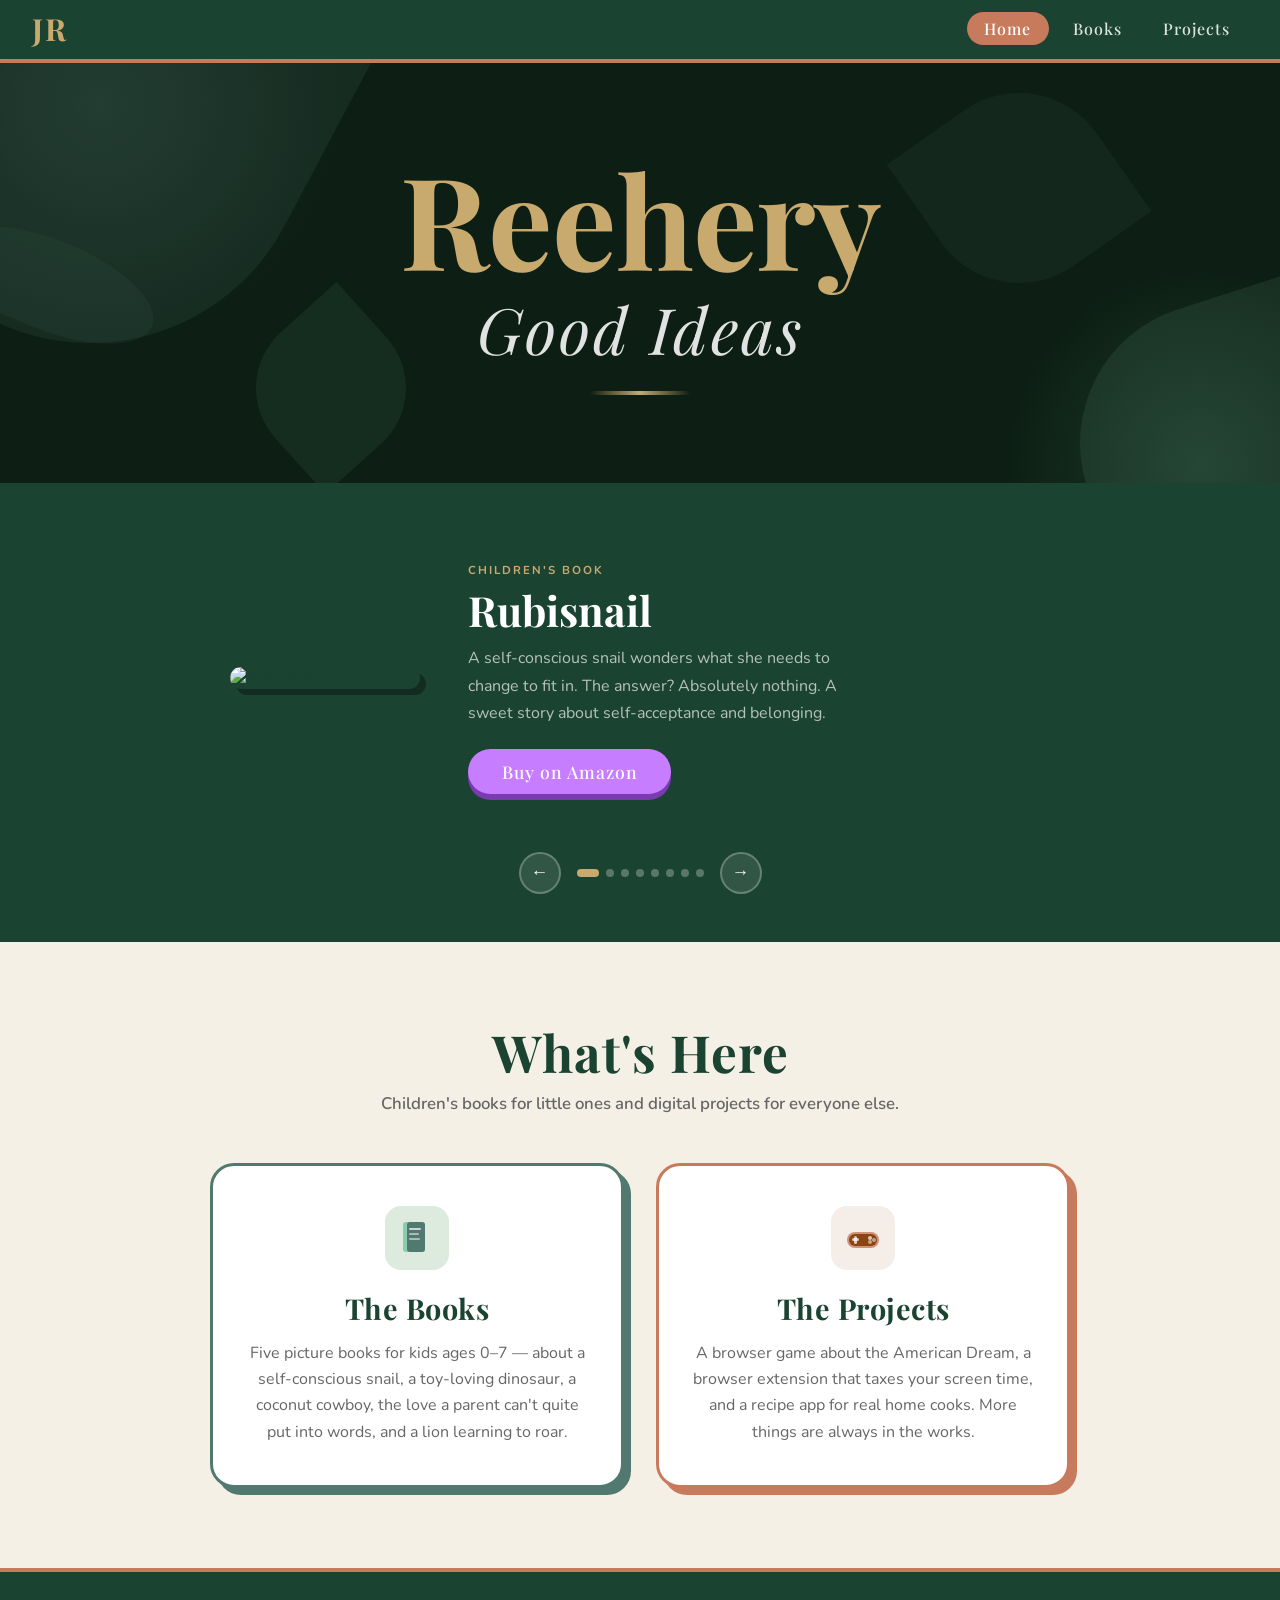
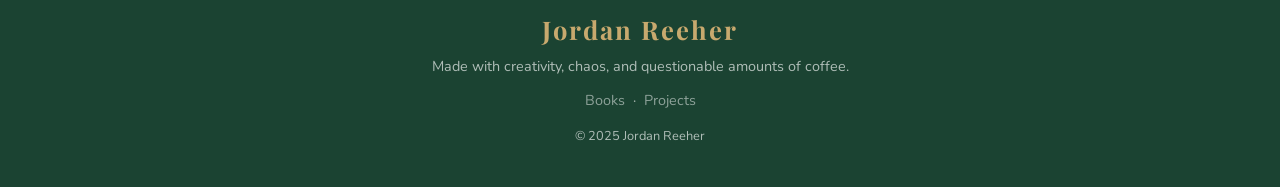
==== commit d13acc86: "Restore featured slider Co-Authored-By: Claude Sonnet 4.6 <noreply@anthropic.com>" ====
--- a/index.html
+++ b/index.html
@@ -38,6 +38,138 @@
         <span class="hero-line-2">Good Ideas</span>
       </h1>
       <div class="site-hero-rule"></div>
+    </div>
+  </section>
+
+  <!-- ===== FEATURED SLIDER ===== -->
+  <section class="featured-slider">
+    <div class="slider-viewport">
+      <div class="slider-track" id="sliderTrack">
+
+        <!-- Rubisnail -->
+        <div class="slider-slide">
+          <div class="slide-visual">
+            <img src="https://m.media-amazon.com/images/P/B0CSY7XQ33.01.LZZZZZZZ.jpg" alt="Rubisnail">
+          </div>
+          <div class="slide-content">
+            <div class="slide-tag">Children's Book</div>
+            <h2 class="slide-title">Rubisnail</h2>
+            <p class="slide-desc">A self-conscious snail wonders what she needs to change to fit in. The answer? Absolutely nothing. A sweet story about self-acceptance and belonging.</p>
+            <a href="https://www.amazon.com/Rubisnail-Jordan-Reeher/dp/B0CSY7XQ33" class="btn btn-purple" target="_blank" rel="noopener noreferrer">Buy on Amazon</a>
+          </div>
+        </div>
+
+        <!-- Deano the Dino -->
+        <div class="slider-slide">
+          <div class="slide-visual">
+            <img src="https://m.media-amazon.com/images/P/B0CXPT2NDZ.01.LZZZZZZZ.jpg" alt="Deano the Dino">
+          </div>
+          <div class="slide-content">
+            <div class="slide-tag">Children's Book</div>
+            <h2 class="slide-title">Deano the Dino</h2>
+            <p class="slide-desc">There's a shiny new toy and Deano is determined to find every way to play with it. A roaringly fun adventure about curiosity, imagination, and the joy of discovery.</p>
+            <a href="https://www.amazon.com/Deano-Dino-Jordan-Reeher/dp/B0CXPT2NDZ" class="btn btn-green" target="_blank" rel="noopener noreferrer">Buy on Amazon</a>
+          </div>
+        </div>
+
+        <!-- The Coconut Cowboy -->
+        <div class="slider-slide">
+          <div class="slide-visual">
+            <img src="https://m.media-amazon.com/images/P/B0DJ4LZHZL.01.LZZZZZZZ.jpg" alt="The Coconut Cowboy">
+          </div>
+          <div class="slide-content">
+            <div class="slide-tag">Children's Book</div>
+            <h2 class="slide-title">The Coconut Cowboy</h2>
+            <p class="slide-desc">There's a new sheriff in the West — and he's a coconut. A wild west adventure with a surprisingly soft heart.</p>
+            <a href="https://www.amazon.com/Coconut-Cowboy-Jordan-Reeher/dp/B0DJ4LZHZL" class="btn btn-yellow" target="_blank" rel="noopener noreferrer">Buy on Amazon</a>
+          </div>
+        </div>
+
+        <!-- The Fluff of a Thousand Pillows -->
+        <div class="slider-slide">
+          <div class="slide-visual">
+            <img src="https://m.media-amazon.com/images/P/B0F1DJP9XT.01.LZZZZZZZ.jpg" alt="The Fluff of a Thousand Pillows">
+          </div>
+          <div class="slide-content">
+            <div class="slide-tag">Children's Book</div>
+            <h2 class="slide-title">The Fluff of a Thousand Pillows</h2>
+            <p class="slide-desc">A story of the extravagant, all-encompassing love a parent feels for their children — told in the most gloriously fluffy way possible.</p>
+            <a href="https://www.amazon.com/Fluff-Thousand-Pillows-Jordan-Reeher/dp/B0F1DJP9XT" class="btn btn-coral" target="_blank" rel="noopener noreferrer">Buy on Amazon</a>
+          </div>
+        </div>
+
+        <!-- Theo ROAR -->
+        <div class="slider-slide">
+          <div class="slide-visual">
+            <img src="https://m.media-amazon.com/images/P/B0FY618DHN.01.LZZZZZZZ.jpg" alt="Theo ROAR">
+          </div>
+          <div class="slide-content">
+            <div class="slide-tag">Children's Book</div>
+            <h2 class="slide-title">Theo ROAR</h2>
+            <p class="slide-desc">Theo was born the pride of his pride — but always felt a little smaller than the rest. A story about finding your own kind of strong.</p>
+            <a href="https://www.amazon.com/Theo-ROAR-Jordan-Reeher/dp/B0FY618DHN" class="btn btn-blue" target="_blank" rel="noopener noreferrer">Buy on Amazon</a>
+          </div>
+        </div>
+
+        <!-- The American Dream -->
+        <div class="slider-slide">
+          <div class="slide-visual">
+            <div class="slide-visual-css" style="background: linear-gradient(160deg, #87CEEB 0%, #4a90d9 50%, #1a3b6e 100%);">
+              <div class="city-skyline"></div>
+              <div class="flag-css"></div>
+            </div>
+          </div>
+          <div class="slide-content">
+            <div class="slide-tag">Browser Game</div>
+            <h2 class="slide-title">The American Dream</h2>
+            <p class="slide-desc">Pick your starting class, dodge disasters, and try to survive 12 months of rent, groceries, and bad luck. Can you afford the yacht? One bad month can send you back to zero.</p>
+            <a href="https://jreeher.github.io/american-dream/" class="btn btn-blue" target="_blank" rel="noopener noreferrer">Play Now</a>
+          </div>
+        </div>
+
+        <!-- Screen Tax -->
+        <div class="slider-slide">
+          <div class="slide-visual">
+            <div class="slide-visual-css" style="background: linear-gradient(160deg, #1a1a2e 0%, #0d0d1a 100%); flex-direction: column; gap: 0.5rem;">
+              <div style="font-family:'Playfair Display',serif; font-weight:700; font-size:1.3rem; color:#FFB800; letter-spacing:2px;">$6.40</div>
+              <div style="display:flex; align-items:flex-end; gap:8px;">
+                <span style="width:16px;height:30px;background:#FFB800;border-radius:3px 3px 0 0;opacity:0.85;display:block;"></span>
+                <span style="width:16px;height:50px;background:#FFB800;border-radius:3px 3px 0 0;opacity:0.85;display:block;"></span>
+                <span style="width:16px;height:22px;background:#FFB800;border-radius:3px 3px 0 0;opacity:0.85;display:block;"></span>
+                <span style="width:16px;height:70px;background:#FFB800;border-radius:3px 3px 0 0;opacity:0.85;display:block;"></span>
+                <span style="width:16px;height:42px;background:#FFB800;border-radius:3px 3px 0 0;opacity:0.85;display:block;"></span>
+              </div>
+            </div>
+          </div>
+          <div class="slide-content">
+            <div class="slide-tag">Browser Extension</div>
+            <h2 class="slide-title">Screen Tax</h2>
+            <p class="slide-desc">What if your browser charged you real money every time you spent too long on distracting sites? Screen Tax does exactly that. Your attention is worth something — start acting like it.</p>
+            <a href="https://timesuck-backend-production.up.railway.app/app/dashboard.html" class="btn btn-yellow" target="_blank" rel="noopener noreferrer">Check It Out</a>
+          </div>
+        </div>
+
+        <!-- Simmer Down -->
+        <div class="slider-slide">
+          <div class="slide-visual">
+            <div class="slide-visual-css" style="background: linear-gradient(160deg, #FAFAF7 0%, #EDEBE7 100%);">
+              <img src="simmerdown-icon.png" alt="Simmer Down" style="width:120px;height:120px;border-radius:22px;box-shadow:0 6px 18px rgba(196,101,74,0.2);">
+            </div>
+          </div>
+          <div class="slide-content">
+            <div class="slide-tag">Mobile App</div>
+            <h2 class="slide-title">Simmer Down</h2>
+            <p class="slide-desc">A calm, beautifully simple recipe app for real home cooks. Save recipes from anywhere and follow along with a distraction-free cook mode. No subscriptions, no bloat.</p>
+            <a href="https://simmer-down-xi.vercel.app/" class="btn" style="background:#C4654A;color:#fff;" target="_blank" rel="noopener noreferrer">Check It Out</a>
+          </div>
+        </div>
+
+      </div>
+    </div>
+    <div class="slider-controls">
+      <button class="slider-btn" id="sliderPrev">&#8592;</button>
+      <div class="slider-dots" id="sliderDots"></div>
+      <button class="slider-btn" id="sliderNext">&#8594;</button>
     </div>
   </section>
 
